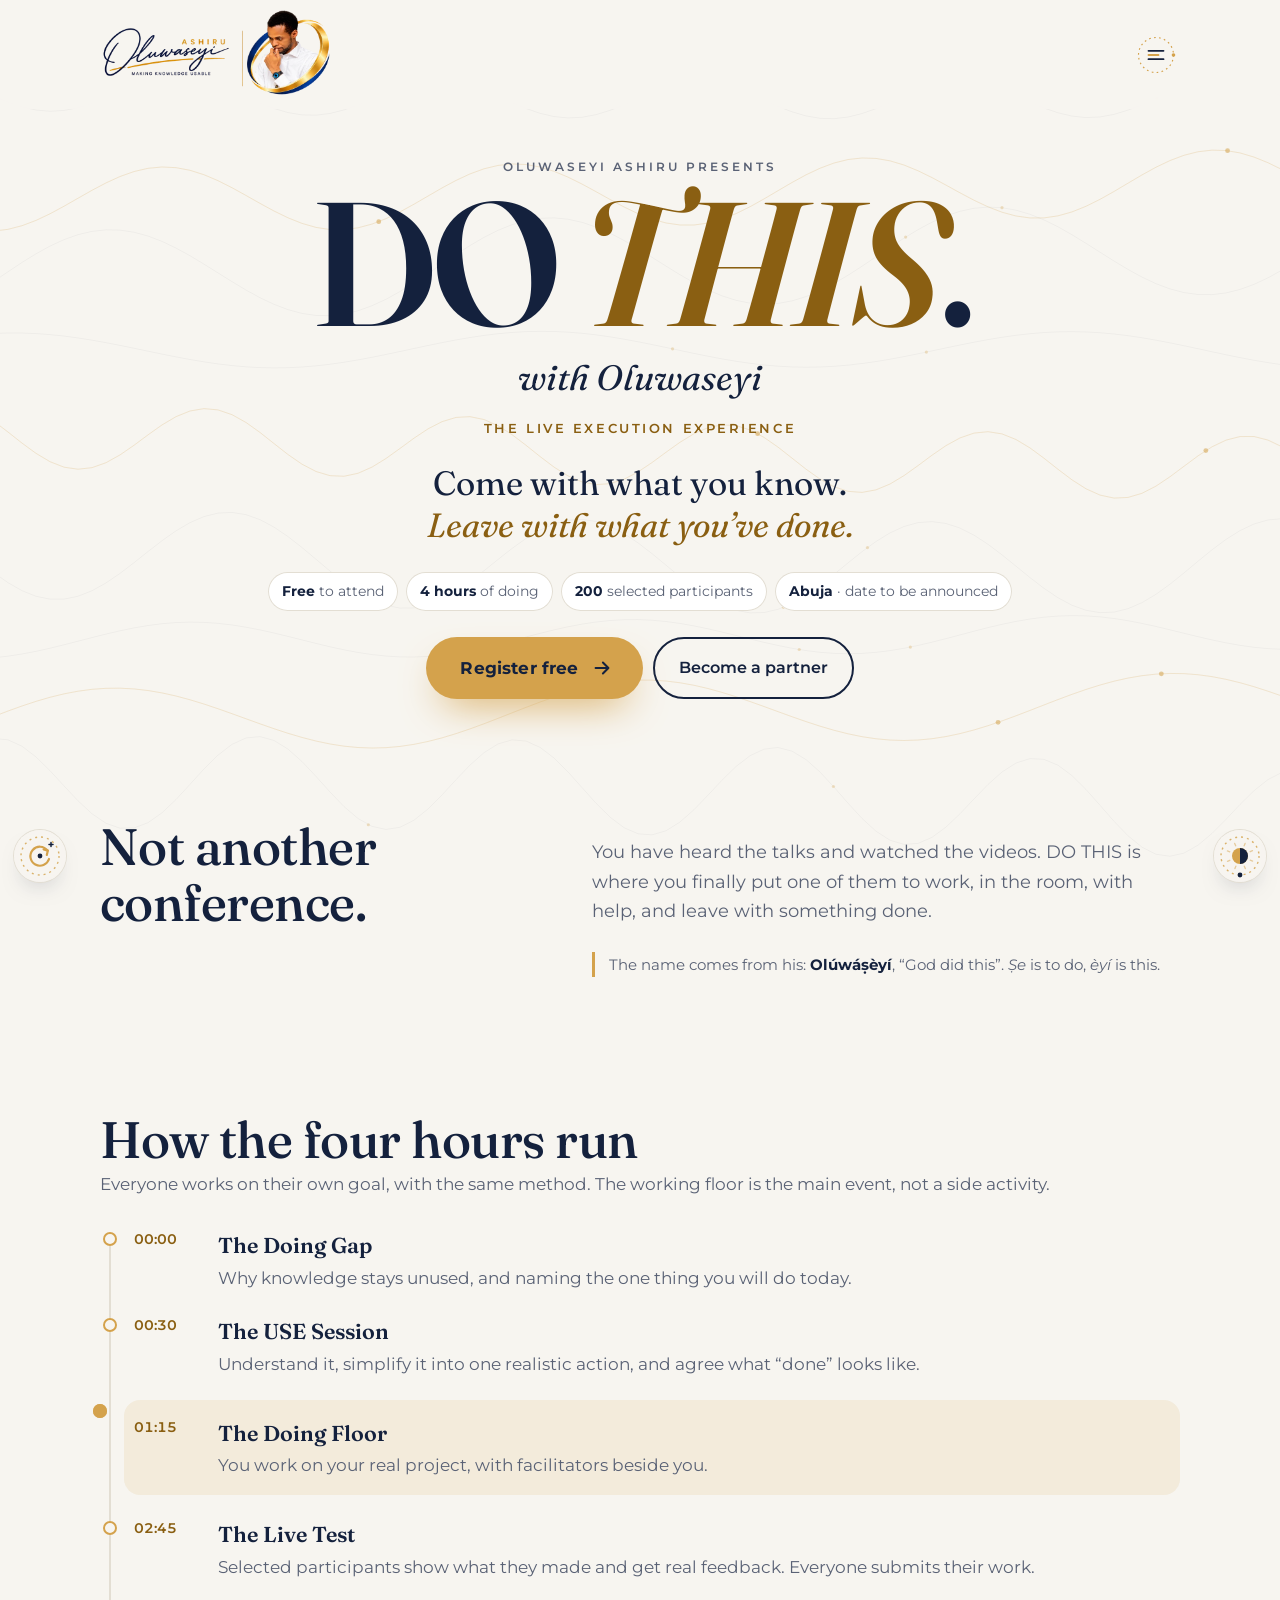
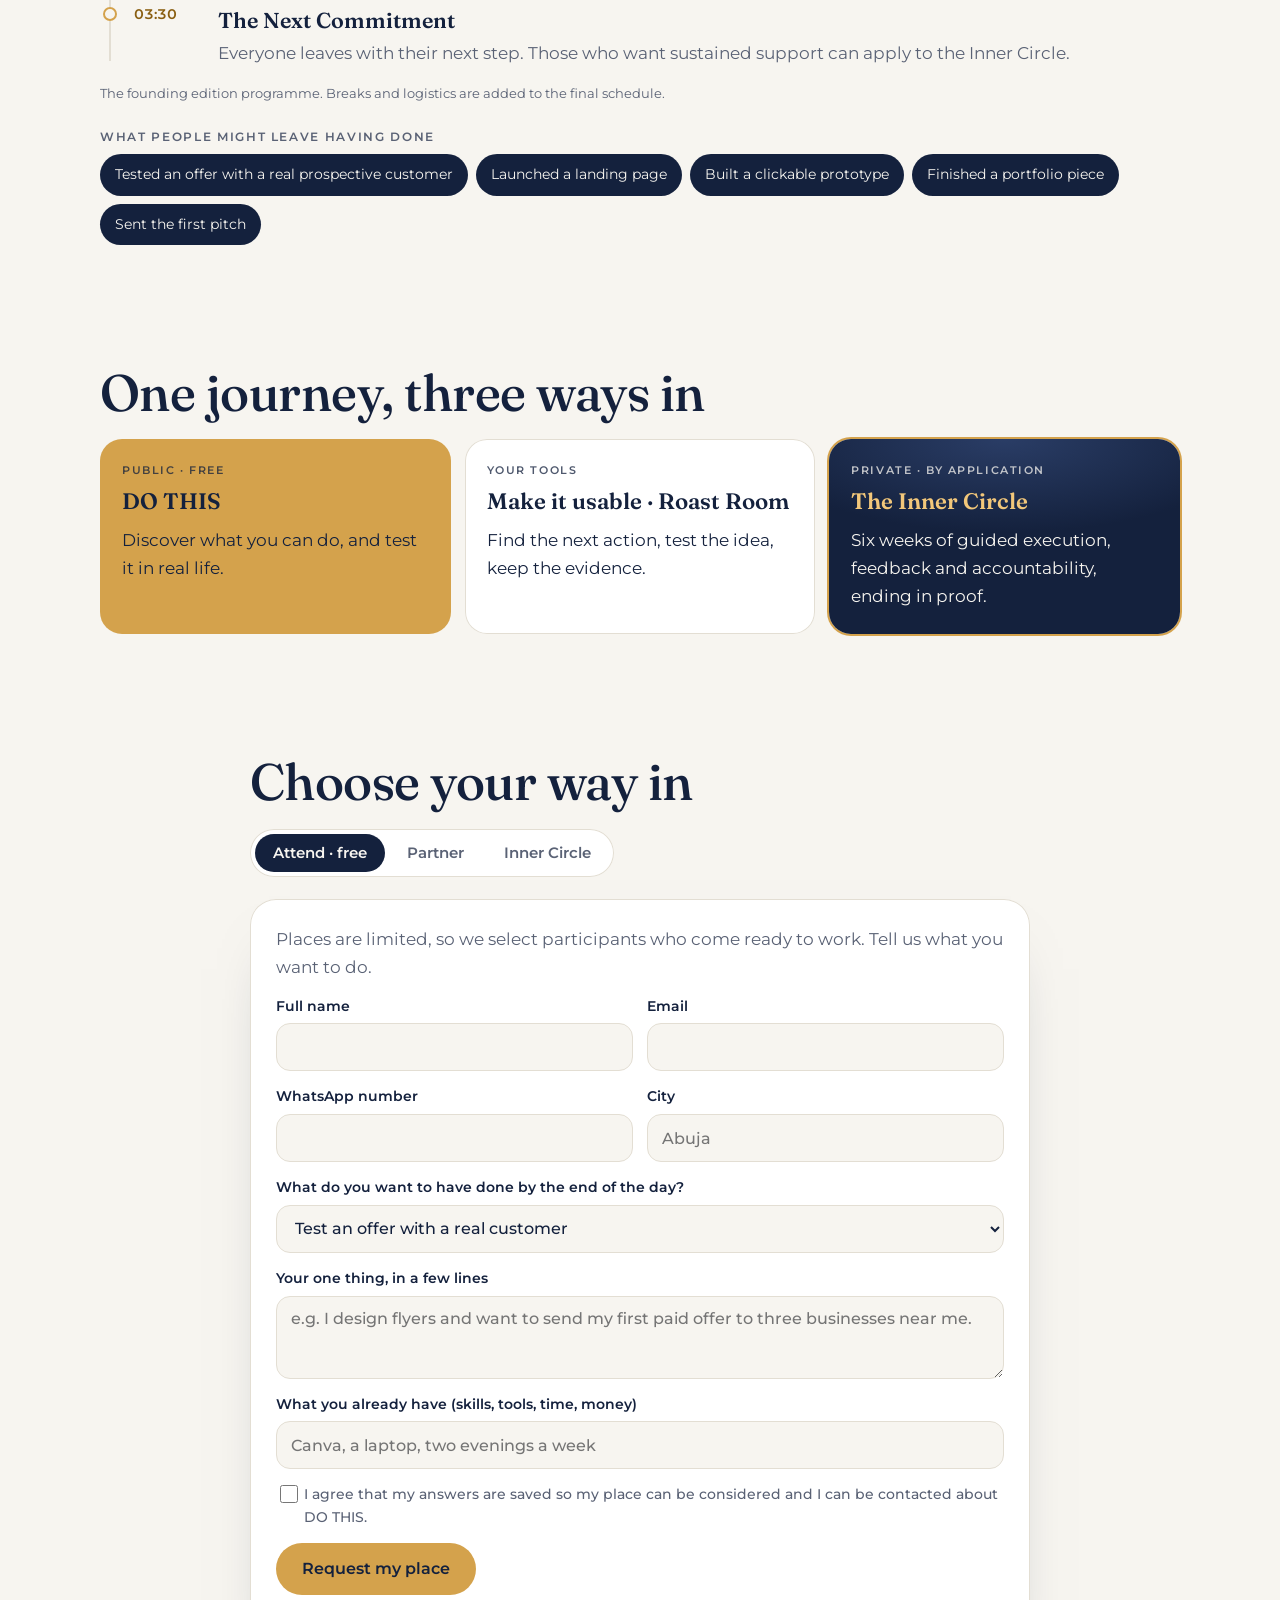
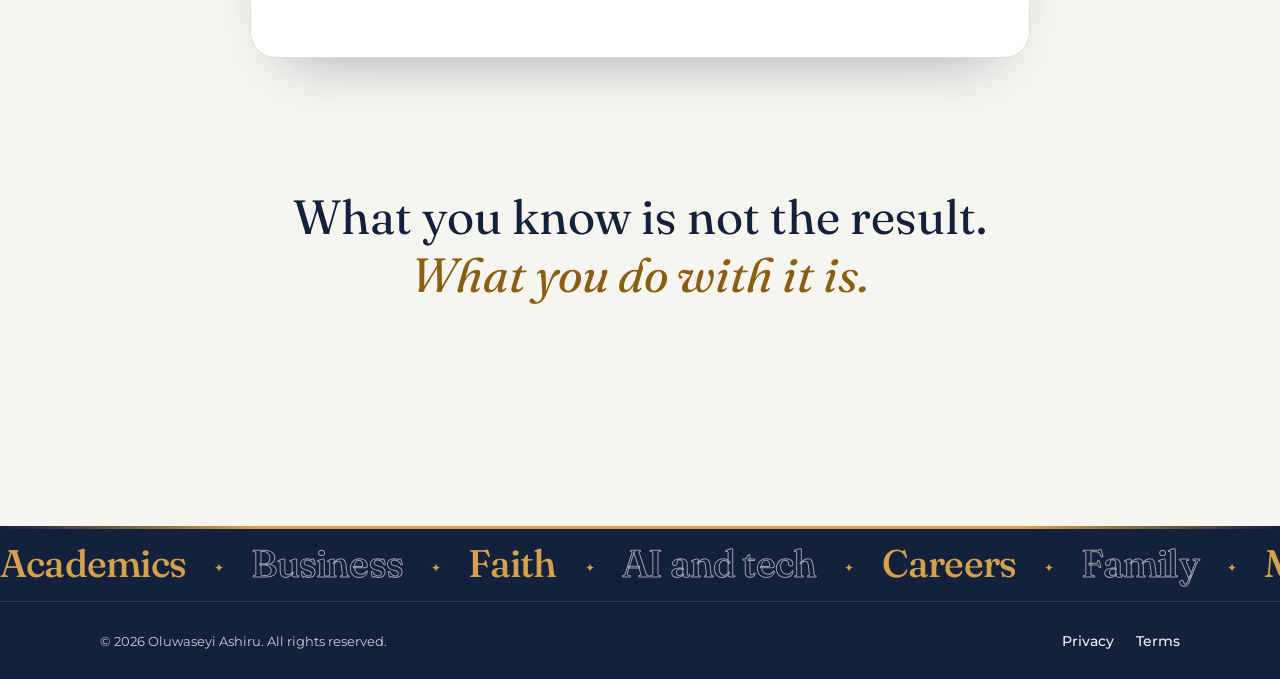
==== dothis/index.html @ 55fc13c0 "Serve DO THIS from dothis/index.html so /dothis works on GitHub Pages The site has .nojekyll, so Pag" ====
<!doctype html>
<html lang="en">
<head>
<meta charset="utf-8">
<!-- Google Tag Manager -->
<script>(function(w,d,s,l,i){w[l]=w[l]||[];w[l].push({'gtm.start':new Date().getTime(),event:'gtm.js'});var f=d.getElementsByTagName(s)[0],j=d.createElement(s),dl=l!='dataLayer'?'&l='+l:'';j.async=true;j.src='https://www.googletagmanager.com/gtm.js?id='+i+dl;f.parentNode.insertBefore(j,f);})(window,document,'script','dataLayer','GTM-KQGC68Z4');
window.gtag=window.gtag||function(){dataLayer.push(arguments);};</script>
<!-- End Google Tag Manager -->
<!-- Meta Pixel -->
<script>!function(f,b,e,v,n,t,s){if(f.fbq)return;n=f.fbq=function(){n.callMethod?n.callMethod.apply(n,arguments):n.queue.push(arguments)};if(!f._fbq)f._fbq=n;n.push=n;n.loaded=!0;n.version='2.0';n.queue=[];t=b.createElement(e);t.async=!0;t.src=v;s=b.getElementsByTagName(e)[0];s.parentNode.insertBefore(t,s)}(window,document,'script','https://connect.facebook.net/en_US/fbevents.js');
fbq('init','1614499843810747');fbq('track','PageView');</script>
<!-- End Meta Pixel -->
<meta name="viewport" content="width=device-width, initial-scale=1, viewport-fit=cover">
<title>DO THIS with Oluwaseyi</title>
<meta name="claude:viewport-fit-sides" content="cover">
<meta name="description" content="DO THIS with Oluwaseyi: the Live Execution Experience. Come with what you know. Leave with what you’ve done. Free, sponsor-powered.">
<link rel="canonical" href="https://oluwaseyiashiru.com/dothis/">
<meta name="robots" content="index, follow, max-image-preview:large">
<meta name="author" content="Oluwaseyi Ashiru">
<meta property="og:type" content="article">
<meta property="og:site_name" content="Oluwaseyi Ashiru">
<meta property="og:locale" content="en_GB">
<meta property="og:url" content="https://oluwaseyiashiru.com/dothis/">
<meta property="og:title" content="DO THIS with Oluwaseyi — Live Execution Experience">
<meta property="og:description" content="DO THIS with Oluwaseyi: the Live Execution Experience. Come with what you know. Leave with what you’ve done. Free, sponsor-powered.">
<meta property="og:image" content="https://oluwaseyiashiru.com/assets/img/og-image.jpg">
<meta property="og:image:width" content="1200">
<meta property="og:image:height" content="630">
<meta property="og:image:alt" content="Oluwaseyi Ashiru — Making Knowledge Usable">
<meta name="twitter:card" content="summary_large_image">
<meta name="twitter:title" content="DO THIS with Oluwaseyi — Live Execution Experience">
<meta name="twitter:description" content="DO THIS with Oluwaseyi: the Live Execution Experience. Come with what you know. Leave with what you’ve done. Free, sponsor-powered.">
<meta name="twitter:image" content="https://oluwaseyiashiru.com/assets/img/og-image.jpg">
<meta name="theme-color" content="#14213D">
<meta name="apple-mobile-web-app-capable" content="yes">
<meta name="mobile-web-app-capable" content="yes">
<meta name="apple-mobile-web-app-title" content="Oluwaseyi Ashiru">
<link rel="icon" type="image/png" sizes="32x32" href="/assets/img/favicon-32.png?v=2">
<link rel="manifest" href="/app-start.webmanifest?v=2">
<link rel="apple-touch-icon" href="/assets/img/apple-touch-icon.png?v=3">
<script>(function(){var d=document.documentElement,m;try{m=localStorage.getItem('oa-theme');}catch(e){}if(m!=='dark'&&m!=='light'){d.classList.add('is-auto');m=matchMedia('(prefers-color-scheme: dark)').matches?'dark':'light';}d.setAttribute('data-theme',m);if(m==='dark')d.classList.add('is-dark');})();</script>
<link rel="preconnect" href="https://fonts.googleapis.com">
<link rel="preconnect" href="https://fonts.gstatic.com" crossorigin>
<link href="https://fonts.googleapis.com/css2?family=Fraunces:opsz,wght@9..144,400;9..144,500;9..144,600&family=Montserrat:wght@400;500;600&display=swap" rel="stylesheet">
<link rel="stylesheet" href="/assets/css/site.css?v=20261031a">
<link rel="stylesheet" href="/assets/css/commit2.css?v=20261031a">
<link rel="stylesheet" href="/assets/css/speak.css?v=20261031a">
<link rel="stylesheet" href="/assets/css/dothis.css?v=20261031a">
</head>
<body class="inner">
<!-- Google Tag Manager (noscript) -->
<noscript><iframe src="https://www.googletagmanager.com/ns.html?id=GTM-KQGC68Z4" height="0" width="0" style="display:none;visibility:hidden"></iframe></noscript>
<!-- End Google Tag Manager (noscript) -->
<noscript><img height="1" width="1" style="display:none" alt="" src="https://www.facebook.com/tr?id=1614499843810747&amp;ev=PageView&amp;noscript=1"></noscript>
<canvas class="threads" aria-hidden="true"></canvas>

<header class="top">
  <div class="wrap top-row">
    <a class="home-link" href="/" aria-label="Oluwaseyi Ashiru, home"><img class="logo-day" src="/assets/img/logo-photo-full.webp" width="720" height="280" alt="Oluwaseyi Ashiru — Making Knowledge Usable"><img class="logo-night" src="/assets/img/logo-night-full.webp?v=2" width="720" height="253" alt="Oluwaseyi Ashiru — Making Knowledge Usable"></a>
    <div class="top-right">
    <button class="nav-orb" type="button" aria-expanded="false" aria-controls="site-nav" aria-label="Open navigation"><svg viewBox="0 0 48 48" aria-hidden="true"><circle class="o-ring" cx="24" cy="24" r="21"/><circle class="o-moon" cx="45" cy="24" r="2.2"/><path class="o-l1" d="M15 19h18"/><path class="o-l2" d="M15 24h12"/><path class="o-l3" d="M15 29h18"/></svg></button>
    <nav aria-label="Main" id="site-nav" class="nav-sheet">
      <ol class="ns-list">
        <li><a href="/"><span class="ns-n">01</span><span class="ns-t">Home</span><span class="ns-d">Where the knowledge runs</span></a></li>
        <li class="ns-g"><button type="button" class="ns-gb" aria-expanded="false"><span class="ns-n">02</span><span class="ns-t">Make it usable</span><span class="ns-d">Your free first step, and the next level</span><span class="ns-chev" aria-hidden="true"></span></button>
          <ul class="ns-sub"><li><a href="/start.html"><span class="ns-st">Start</span><span class="ns-sd">Find your one thing, free</span></a></li><li><a href="/commit.html"><span class="ns-st">Next level</span><span class="ns-sd">The $1 commitment, Deeper Systems, Inner Circle</span></a></li></ul></li>
        <li><a href="/roast.html"><span class="ns-n">03</span><span class="ns-t">Roast Room</span><span class="ns-d">Get your business idea roasted</span></a></li>
        <li><a href="/dothis/" aria-current="page"><span class="ns-n">04</span><span class="ns-t">DO THIS</span><span class="ns-d">The live execution experience · free</span></a></li>
        <li class="ns-g open"><button type="button" class="ns-gb" aria-expanded="true"><span class="ns-n">05</span><span class="ns-t">Meet Oluwaseyi</span><span class="ns-d">Speaking, his story, and how to reach him</span><span class="ns-chev" aria-hidden="true"></span></button>
          <ul class="ns-sub"><li><a href="/speak.html"><span class="ns-st">Speaking</span><span class="ns-sd">Book Oluwaseyi for your event</span></a></li><li><a href="/about.html"><span class="ns-st">About and contact</span><span class="ns-sd">His story, the USE method, talk to him</span></a></li></ul></li>
      </ol>
      <p class="ns-quote">“What you put to work, works for you.” <span>— Oluwaseyi Ashiru</span></p>
    </nav>
    </div>
  </div>
</header>

<main class="inner-main">
  <section class="dt-hero">
    <div class="wrap">
      <p class="dt-presents">Oluwaseyi Ashiru presents</p>
      <h1 class="dt-mark"><span class="dt-do">DO</span> <span class="dt-this">THIS<span class="dt-dot">.</span></span></h1>
      <p class="dt-with">with Oluwaseyi</p>
      <p class="dt-cat">The Live Execution Experience</p>
      <p class="dt-promise">Come with what you know. <em>Leave with what you’ve done.</em></p>
      <div class="dt-facts" aria-label="Founding edition">
        <span><b>Free</b> to attend</span><span><b>4 hours</b> of doing</span><span><b>200</b> selected participants</span><span><b>Abuja</b> · date to be announced</span>
      </div>
      <div class="sp-actions"><a class="btn-alive" href="#join" data-tab="attend"><span class="ba-shine" aria-hidden="true"></span><span class="ba-text">Register free</span><svg class="ba-arrow" viewBox="0 0 24 24" aria-hidden="true"><path d="M5 12h13M13 6l6 6-6 6"/></svg></a><a class="btn btn-line" href="#join" data-tab="partner">Become a partner</a></div>
    </div>
  </section>

  <section class="dt-why">
    <div class="wrap dt-why-grid">
      <h2>Not another conference.</h2>
      <div>
        <p class="sp-lede">You have heard the talks and watched the videos. DO THIS is where you finally put one of them to work, in the room, with help, and leave with something done.</p>
        <p class="dt-name">The name comes from his: <b>Olúwáṣèyí</b>, “God did this”. <em>Ṣe</em> is to do, <em>èyí</em> is this.</p>
      </div>
    </div>
  </section>

  <section class="dt-flow" aria-labelledby="flow-title">
    <div class="wrap">
      <h2 id="flow-title">How the four hours run</h2>
      <p class="sp-hint">Everyone works on their own goal, with the same method. The working floor is the main event, not a side activity.</p>
      <ol class="dt-steps" id="dt-steps">
        <li><span class="dt-t">00:00</span><b>The Doing Gap</b><span>Why knowledge stays unused, and naming the one thing you will do today.</span></li>
        <li><span class="dt-t">00:30</span><b>The USE Session</b><span>Understand it, simplify it into one realistic action, and agree what “done” looks like.</span></li>
        <li class="dt-main"><span class="dt-t">01:15</span><b>The Doing Floor</b><span>You work on your real project, with facilitators beside you.</span></li>
        <li><span class="dt-t">02:45</span><b>The Live Test</b><span>Selected participants show what they made and get real feedback. Everyone submits their work.</span></li>
        <li><span class="dt-t">03:30</span><b>The Next Commitment</b><span>Everyone leaves with their next step. Those who want sustained support can apply to the Inner Circle.</span></li>
      </ol>
      <p class="dt-note">The founding edition programme. Breaks and logistics are added to the final schedule.</p>
      <div class="dt-examples">
        <p class="dt-ex-k">What people might leave having done</p>
        <ul><li>Tested an offer with a real prospective customer</li><li>Launched a landing page</li><li>Built a clickable prototype</li><li>Finished a portfolio piece</li><li>Sent the first pitch</li></ul>
      </div>
    </div>
  </section>

  <section class="dt-path" aria-labelledby="path-title">
    <div class="wrap">
      <h2 id="path-title">One journey, three ways in</h2>
      <ol class="dt-journey">
        <li><p class="dt-j-k">Public · free</p><b>DO THIS</b><span>Discover what you can do, and test it in real life.</span></li>
        <li><p class="dt-j-k">Your tools</p><b>Make it usable · Roast Room</b><span>Find the next action, test the idea, keep the evidence.</span></li>
        <li><p class="dt-j-k">Private · by application</p><b>The Inner Circle</b><span>Six weeks of guided execution, feedback and accountability, ending in proof.</span></li>
      </ol>
    </div>
  </section>

  <section class="dt-join" id="join" aria-labelledby="join-title">
    <div class="wrap">
      <h2 id="join-title">Choose your way in</h2>
      <div class="dt-tabs" role="tablist">
        <button role="tab" type="button" class="on" data-pane="attend" aria-selected="true">Attend · free</button>
        <button role="tab" type="button" data-pane="partner" aria-selected="false">Partner</button>
        <button role="tab" type="button" data-pane="circle" aria-selected="false">Inner Circle</button>
      </div>

      <form class="dt-form" id="f-attend" data-type="attend" novalidate>
        <p class="dt-lead">Places are limited, so we select participants who come ready to work. Tell us what you want to do.</p>
        <div class="sp-row"><label>Full name<input name="name" required autocomplete="name"></label><label>Email<input name="email" type="email" required autocomplete="email"></label></div>
        <div class="sp-row"><label>WhatsApp number<input name="phone" type="tel" autocomplete="tel"></label><label>City<input name="city" placeholder="Abuja"></label></div>
        <label>What do you want to have done by the end of the day?<select name="goal"><option>Test an offer with a real customer</option><option>Launch a page or a service</option><option>Build a prototype</option><option>Finish a portfolio piece</option><option>Something else</option></select></label>
        <label>Your one thing, in a few lines<textarea name="thing" rows="3" placeholder="e.g. I design flyers and want to send my first paid offer to three businesses near me."></textarea></label>
        <label>What you already have (skills, tools, time, money)<input name="have" placeholder="Canva, a laptop, two evenings a week"></label>
        <label class="dt-consent"><input type="checkbox" name="consent"> <span>I agree that my answers are saved so my place can be considered and I can be contacted about DO THIS.</span></label>
        <input class="hp" name="website" tabindex="-1" autocomplete="off" aria-hidden="true">
        <button class="btn btn-gold" type="submit">Request my place</button>
        <p class="sp-msg" role="status"></p>
      </form>

      <form class="dt-form" id="f-partner" data-type="partner" novalidate hidden>
        <p class="dt-lead">We are not asking you to sponsor another motivational conference. We are inviting you to support a programme where people take practical action and produce work you can see.</p>
        <ul class="dt-tiers">
          <li><b>Presenting Partner</b><span>Supports the whole event, named with it.</span></li>
          <li><b>Execution Partner</b><span>Funds one working area, such as a prototype station or an offer-testing clinic.</span></li>
          <li><b>Support Partner</b><span>Provides venue, connectivity, refreshments, equipment or services.</span></li>
        </ul>
        <p class="dt-small">Partners receive agreed visibility, a chance to demonstrate, and an impact report. Attendee contacts are shared only with each attendee’s consent.</p>
        <div class="sp-row"><label>Your name<input name="name" required autocomplete="name"></label><label>Organisation<input name="org" required></label></div>
        <div class="sp-row"><label>Email<input name="email" type="email" required autocomplete="email"></label><label>Phone<input name="phone" type="tel" autocomplete="tel"></label></div>
        <label>Partnership interest<select name="tier"><option>Presenting Partner</option><option>Execution Partner</option><option>Support Partner (in kind)</option><option>Not sure yet</option></select></label>
        <label>What would you like to support, or offer?<textarea name="note" rows="3"></textarea></label>
        <input class="hp" name="website" tabindex="-1" autocomplete="off" aria-hidden="true">
        <button class="btn btn-gold" type="submit">Start the conversation</button>
        <p class="sp-msg" role="status"></p>
      </form>

      <form class="dt-form" id="f-circle" data-type="circle" novalidate hidden>
        <p class="dt-lead">A six-week execution cycle for 12 to 15 selected members. You commit to one result, get a deliverable, a check-in and feedback every week, and finish by showing what you actually did.</p>
        <div class="sp-row"><label>Full name<input name="name" required autocomplete="name"></label><label>Email<input name="email" type="email" required autocomplete="email"></label></div>
        <div class="sp-row"><label>WhatsApp number<input name="phone" type="tel" autocomplete="tel"></label><label>Hours you can give each week<select name="hours"><option>2 to 4</option><option>5 to 8</option><option>More than 8</option></select></label></div>
        <label>The one result you will commit to in six weeks<textarea name="result" rows="3" placeholder="e.g. Get my first three paying clients for my bookkeeping service."></textarea></label>
        <label>What has stopped you so far?<input name="block" placeholder="Not knowing where to start, time, confidence…"></label>
        <label>A link to your work, if any (optional)<input name="link" type="url" placeholder="https://"></label>
        <label class="dt-consent"><input type="checkbox" name="consent"> <span>I agree that my answers are saved so my application can be reviewed and I can be contacted.</span></label>
        <input class="hp" name="website" tabindex="-1" autocomplete="off" aria-hidden="true">
        <button class="btn btn-gold" type="submit">Apply for the founding cohort</button>
        <p class="sp-msg" role="status"></p>
      </form>
    </div>
  </section>

  <section class="dt-close">
    <div class="wrap">
      <p class="dt-phil">What you know is not the result.<br><em>What you do with it is.</em></p>
    </div>
  </section>
</main>

<footer class="foot" aria-label="Site footer">
  <div class="marquee m-big" aria-hidden="true"><div class="m-track"><span>Academics</span><span>Business</span><span>Faith</span><span>AI and tech</span><span>Careers</span><span>Family</span><span>Money</span><span>Health</span><span>Creative work</span><span>Skills and trades</span><span>Leadership</span><span>Academics</span><span>Business</span><span>Faith</span><span>AI and tech</span><span>Careers</span><span>Family</span><span>Money</span><span>Health</span><span>Creative work</span><span>Skills and trades</span><span>Leadership</span></div></div>
  <div class="wrap foot-row">
    <p class="foot-small">© <span id="year">2026</span> Oluwaseyi Ashiru. All rights reserved.</p>
    <nav class="foot-links" aria-label="Legal"><a href="/privacy.html">Privacy</a><a href="/terms.html">Terms</a></nav>
  </div>
</footer>

<script src="/assets/js/config.js?v=20261031a"></script>
<script src="/assets/js/track.js?v=20261101b"></script>
<script src="/assets/js/core.js?v=20261031a"></script>
<script src="/assets/js/dothis.js?v=20261101a"></script>
</body>
</html>
---- assets/css/site.css ----
/* Layout: one living stage per page — the orbiting portrait at the centre, knowledge in motion around it, content in a calm column */
:root {
  --bg: #F7F5F0;
  --surface: #FFFFFF;
  --ink: #14213D;
  --muted: #5A6275;
  --gold: #D4A24C;
  --gold-ink: #8A5F12;
  --rule: #E3DED3;
  --frag-bg: rgba(255, 255, 255, .82);
  --halo: rgba(247, 245, 240, 0);
  --night: #14213D;
  --on-night: #F7F5F0;
  --thread: rgba(212, 162, 76, .24);
  --thread-ink: rgba(20, 33, 61, .055);
  --display: "Fraunces", Georgia, "Times New Roman", serif;
  --body: "Montserrat", Arial, Helvetica, sans-serif;
  --ease: cubic-bezier(.2, .7, .2, 1);
  color-scheme: light;
}
@media (prefers-color-scheme: dark) {
  :root:not([data-theme="light"]) {
    --bg: #0F203F; --surface: #172A4D; --ink: #F7F5F0; --muted: #B4BBCB; --gold: #D4A24C; --gold-ink: #E2B866;
    --rule: rgba(247, 245, 240, .14); --frag-bg: rgba(20, 33, 61, .78); --halo: transparent;
    --night: #F7F5F0; --on-night: #14213D; --thread: rgba(212, 162, 76, .22); --thread-ink: rgba(247, 245, 240, .05); color-scheme: dark;
  }
}
:root[data-theme="dark"] {
  --bg: #0F203F; --surface: #172A4D; --ink: #F7F5F0; --muted: #B4BBCB; --gold: #D4A24C; --gold-ink: #E2B866;
  --rule: rgba(247, 245, 240, .14); --frag-bg: rgba(20, 33, 61, .78); --halo: transparent;
  --night: #F7F5F0; --on-night: #14213D; --thread: rgba(212, 162, 76, .22); --thread-ink: rgba(247, 245, 240, .05); color-scheme: dark;
}

*, *::before, *::after { box-sizing: border-box; }
html { -webkit-text-size-adjust: 100%; }
body {
  margin: 0; background: var(--bg); color: var(--ink);
  font-family: var(--body); font-size: 1.0625rem; line-height: 1.65;
  -webkit-font-smoothing: antialiased;
  transition: background-color .6s var(--ease), color .6s var(--ease);
}
img { max-width: 100%; height: auto; display: block; }
[hidden] { display: none !important; }
a { color: inherit; text-decoration-color: var(--gold); text-decoration-thickness: 2px; text-underline-offset: 3px; }
:focus-visible { outline: 3px solid var(--gold); outline-offset: 3px; border-radius: 6px; }
h1, h2, h3 { font-family: var(--display); font-weight: 500; line-height: 1.1; margin: 0; text-wrap: balance; letter-spacing: -0.01em; }
p { margin: 0 0 1em; }
.visually-hidden { position: absolute !important; width: 1px; height: 1px; overflow: hidden; clip: rect(0 0 0 0); white-space: nowrap; }
.wrap { width: 100%; max-width: 1120px; margin: 0 auto; padding-left: max(20px, env(safe-area-inset-left, 0px)); padding-right: max(20px, env(safe-area-inset-right, 0px)); }

/* ---------- Day / night: the orbit toggle ---------- */
.orbit-toggle {
  width: 48px; height: 48px; padding: 0; border: 0; border-radius: 50%; background: transparent; cursor: pointer; color: var(--gold);
  display: grid; place-items: center; position: relative;
}
.orbit-toggle svg { width: 44px; height: 44px; overflow: visible; }
.orbit-toggle .ring { fill: none; stroke: currentColor; stroke-width: 1.4; opacity: .8; }
.orbit-toggle .sun { fill: var(--gold); transition: r .5s var(--ease); }
.orbit-toggle .bite { fill: var(--bg); transform: translate(14px, -10px); transition: transform .6s var(--ease), fill .6s var(--ease); }
.orbit-toggle .rays { stroke: var(--gold); stroke-width: 1.6; stroke-linecap: round; transform-origin: 22px 22px; transition: opacity .4s, transform .6s var(--ease); }
.orbit-toggle .moonlet { fill: var(--ink); transform-origin: 22px 22px; transition: transform .8s var(--ease); }
.orbit-toggle:hover .ring { opacity: 1; }
html.is-dark .orbit-toggle .bite { transform: translate(4px, -3px); }
html.is-dark .orbit-toggle .rays { opacity: 0; transform: rotate(45deg) scale(.6); }
html.is-dark .orbit-toggle .moonlet { transform: rotate(180deg); }
.orbit-toggle .auto-half { fill: var(--ink); opacity: 0; transition: opacity .5s; }
html.is-auto .orbit-toggle .bite { transform: translate(14px, -10px); }
html.is-auto .orbit-toggle .rays { opacity: .5; transform: rotate(22deg) scale(.85); }
html.is-auto .orbit-toggle .auto-half { opacity: 1; }
html.is-auto .orbit-toggle .moonlet { transform: rotate(90deg); }
.orbit-toggle.flash svg { animation: tspin .7s var(--ease); }
@keyframes tspin { from { transform: rotate(-120deg) scale(.8); } to { transform: none; } }
.toggle-label {
  position: absolute; top: calc(100% + 8px); right: 0; z-index: 40; white-space: nowrap;
  font-size: .76rem; font-weight: 500; color: var(--ink); background: var(--surface); padding: 6px 10px; border-radius: 10px;
  box-shadow: 0 0 0 1px var(--rule), 0 10px 24px -14px rgba(20, 33, 61, .5);
  opacity: 0; transform: translateY(-4px); transition: opacity .2s, transform .2s; pointer-events: none;
}
.orbit-toggle.tip .toggle-label, .fresh-btn.tip .toggle-label { opacity: 1; transform: none; }

/* ---------- Floating tools: clear cache (left) and day / night / auto (right), always just above the footer ---------- */
.float-tools { position: fixed; left: 0; right: 0; bottom: 18px; z-index: 30; display: flex; justify-content: space-between; align-items: center;
  padding: 0 max(14px, env(safe-area-inset-right, 0px)) 0 max(14px, env(safe-area-inset-left, 0px)); pointer-events: none; }
.float-tools > * { pointer-events: auto; }
.float-tools .orbit-toggle, .fresh-btn { width: 52px; height: 52px; border-radius: 50%; background: color-mix(in srgb, var(--bg) 82%, transparent);
  -webkit-backdrop-filter: blur(6px); backdrop-filter: blur(6px); box-shadow: 0 0 0 1px var(--rule), 0 12px 26px -16px rgba(20, 33, 61, .55); }
.float-tools .toggle-label { top: auto; bottom: calc(100% + 10px); transform: translateY(4px); }
.float-tools .orbit-toggle .toggle-label { right: 0; }
.fresh-btn { padding: 0; border: 0; cursor: pointer; color: var(--gold); display: grid; place-items: center; position: relative; }
.fresh-btn .toggle-label { left: 0; right: auto; }
.fresh-btn svg { width: 44px; height: 44px; overflow: visible; }
.fresh-btn .ring { fill: none; stroke: currentColor; stroke-width: 1.4; opacity: .8; transform-origin: 22px 22px; }
.fresh-btn .sweep, .fresh-btn .tip { fill: none; stroke: var(--gold); stroke-width: 2.2; stroke-linecap: round; stroke-linejoin: round; transform-origin: 22px 22px; transition: transform .6s var(--ease); }
.fresh-btn .spark { stroke: var(--ink); stroke-width: 1.5; stroke-linecap: round; transform-origin: 33px 10.5px; transition: transform .5s var(--ease); }
.fresh-btn .dot { fill: var(--ink); }
.fresh-btn:hover .sweep, .fresh-btn:hover .tip { transform: rotate(-40deg); }
.fresh-btn:hover .spark { transform: rotate(45deg) scale(1.2); }
.fresh-btn.working .sweep, .fresh-btn.working .tip { animation: fresh-spin .65s linear infinite; }
.fresh-btn.working .ring { animation: ringspin 3s linear infinite; }
@keyframes fresh-spin { to { transform: rotate(-360deg); } }
@keyframes ringspin { to { transform: rotate(360deg); } }
.fresh-toast { position: fixed; left: 50%; top: 18px; z-index: 60; transform: translateX(-50%); margin: 0; padding: 10px 16px; border-radius: 12px;
  background: var(--ink); color: var(--bg); font-size: .86rem; font-weight: 500; box-shadow: 0 14px 30px -16px rgba(0,0,0,.6); transition: opacity .5s, transform .5s; }
.fresh-toast.out { opacity: 0; transform: translate(-50%, -10px); }
@media (max-width: 640px) { .float-tools .orbit-toggle, .fresh-btn { width: 46px; height: 46px; } .fresh-btn svg, .float-tools .orbit-toggle svg { width: 38px; height: 38px; } }

/* ---------- Inner pages: threads of order ---------- */
.threads { position: fixed; inset: 0; z-index: 0; pointer-events: none; width: 100%; height: 100%; }
.frag {
  position: absolute; left: 0; top: 0; white-space: nowrap; pointer-events: auto;
  display: inline-flex; align-items: baseline; gap: 8px;
  font-size: .84rem; color: var(--ink); padding: 6px 12px;
  border: 1px solid var(--rule); border-radius: 999px; background: var(--frag-bg);
  will-change: transform, opacity; user-select: none; -webkit-user-select: none; cursor: default;
  transition: background-color .6s, border-color .6s, color .6s;
}
.frag .tag { font-size: .66rem; font-weight: 600; letter-spacing: .12em; text-transform: uppercase; color: var(--gold-ink); }
body.inner { overflow-x: clip; }

/* ---------- Inner page chrome ---------- */
body.inner::before { content: ""; position: fixed; inset: 0 0 auto; height: env(safe-area-inset-top, 0px); z-index: 30; background: var(--bg); }
.top {
  position: sticky; top: env(safe-area-inset-top, 0px); z-index: 20;
  background: color-mix(in srgb, var(--bg) 86%, transparent); backdrop-filter: blur(10px); -webkit-backdrop-filter: blur(10px);
}
.top-row { display: flex; align-items: center; justify-content: space-between; gap: 12px; min-height: 104px; padding-block: 10px; }
.home-link { display: flex; align-items: center; text-decoration: none; }
.home-link img { width: clamp(180px, 19vw, 230px); height: auto; }
.home-link .logo-night { display: none; }
html.is-dark .home-link .logo-day { display: none; }
html.is-dark .home-link .logo-night { display: block; }
.top-right { display: flex; align-items: center; gap: 6px; }
/* Navigation: an orbit button that opens a full-screen sheet with a circular reveal */
.nav-orb { position: relative; z-index: 60; width: 48px; height: 48px; padding: 0; border: 0; border-radius: 50%; background: transparent; color: var(--ink); cursor: pointer; display: grid; place-items: center; }
.nav-orb svg { width: 40px; height: 40px; overflow: visible; }
@media (max-width: 760px) { .nav-orb svg { width: 46px; height: 46px; } }
.nav-orb .o-ring { fill: none; stroke: var(--gold); stroke-width: 1.4; stroke-dasharray: 2 4; transform-origin: 24px 24px; animation: ringspin 22s linear infinite; }
.nav-orb .o-moon { fill: var(--gold); transform-origin: 24px 24px; animation: ringspin 7s linear infinite; }
.nav-orb path { stroke: currentColor; stroke-width: 2.2; stroke-linecap: round; transform-origin: 24px 24px; transition: transform .45s var(--ease), opacity .3s, d .45s var(--ease); }
.nav-orb .o-l2 { stroke: var(--gold); }
.nav-orb:hover .o-l2 { transform: translateX(6px); }
.nav-orb:hover .o-l1 { transform: translateX(-2px); }
.nav-orb[aria-expanded="true"] { color: var(--ink); }
.nav-orb[aria-expanded="true"] .o-l1 { transform: translateY(5px) rotate(45deg); }
.nav-orb[aria-expanded="true"] .o-l3 { transform: translateY(-5px) rotate(-45deg); }
.nav-orb[aria-expanded="true"] .o-l2 { opacity: 0; transform: translateX(10px); }
.nav-sheet { position: fixed; inset: 0; z-index: 50; display: flex; flex-direction: column; justify-content: center; gap: 28px;
  padding: 130px max(24px, 7vw) 50px; background: var(--bg); color: var(--ink); overflow-y: auto;
  clip-path: circle(0 at var(--ox, calc(100% - 50px)) var(--oy, 50px)); visibility: hidden; transition: clip-path .7s cubic-bezier(.7, 0, .2, 1), visibility 0s .7s; }

.nav-sheet.open { clip-path: circle(150vmax at var(--ox, calc(100% - 50px)) var(--oy, 50px)); visibility: visible; transition: clip-path .75s cubic-bezier(.7, 0, .2, 1), visibility 0s; }
.nav-sheet::before { content: ""; position: absolute; inset: 0; pointer-events: none; opacity: .5;
  background: radial-gradient(60vmax 60vmax at 85% 10%, rgba(212, 162, 76, .14), transparent 60%), radial-gradient(50vmax 50vmax at 0% 100%, rgba(90, 98, 117, .16), transparent 60%); }
.ns-list { position: relative; list-style: none; margin: 0 auto; padding: 0; display: grid; gap: 0; width: 100%; max-width: 760px; }
.ns-quote { margin-inline: auto !important; width: 100%; max-width: 760px; }
.ns-list a { display: grid; grid-template-columns: 3.2rem 1fr; grid-template-rows: auto auto; column-gap: 8px; align-items: baseline; padding: 11px 0; text-decoration: none; color: var(--ink);
  border-bottom: 1px solid var(--rule); opacity: 0; transform: translateY(30px); transition: opacity .5s, transform .6s var(--ease), color .3s; }
.nav-sheet.open .ns-list a { opacity: 1; transform: none; }
.nav-sheet.open li:nth-child(1) a { transition-delay: .25s; } .nav-sheet.open li:nth-child(2) a { transition-delay: .33s; }
.nav-sheet.open li:nth-child(3) a { transition-delay: .41s; } .nav-sheet.open li:nth-child(4) a { transition-delay: .49s; } .nav-sheet.open li:nth-child(5) a { transition-delay: .57s; } .nav-sheet.open li:nth-child(6) a { transition-delay: .65s; }
.ns-n { grid-row: 1 / 3; font: 600 .85rem var(--body); letter-spacing: .1em; color: var(--gold-ink); }
.ns-t { font-family: var(--display); font-weight: 500; font-size: clamp(1.7rem, 3.4vw, 2.7rem); line-height: 1.05; letter-spacing: -0.02em; transition: transform .45s var(--ease), color .3s; transform-origin: left center; }
.ns-d { font-size: .86rem; color: var(--muted); margin-top: 2px; }
.ns-list a:hover .ns-t, .ns-list a:focus-visible .ns-t { color: var(--gold-ink); transform: translateX(14px); font-style: italic; }
.ns-list a[aria-current="page"] .ns-t { color: transparent; -webkit-text-stroke: 1px var(--gold-ink); }
.ns-list a:focus-visible { outline: none; }
.ns-quote { position: relative; margin: 0; max-width: 760px; font-family: var(--display); font-style: italic; color: var(--muted); opacity: 0; transition: opacity .6s .6s; }
.ns-quote span { font-style: normal; font: 600 .8rem var(--body); color: var(--gold-ink); }
.nav-sheet.open .ns-quote { opacity: 1; }
body.nav-open { overflow: hidden; }
body.nav-open .float-tools { opacity: 0; pointer-events: none; }
body.nav-open .top { z-index: 70; background: transparent; -webkit-backdrop-filter: none; backdrop-filter: none; }
@media (prefers-reduced-motion: reduce) { .nav-sheet, .nav-sheet.open, .ns-list a { transition: none; } }
@keyframes bob { 50% { transform: translateY(-4px) rotate(-2deg); } }

main.inner-main { position: relative; z-index: 1; }

/* Buttons */
.btn {
  display: inline-flex; align-items: center; justify-content: center; gap: 10px;
  min-height: 52px; padding: 0 24px; border-radius: 999px; border: 2px solid transparent;
  font: 600 .98rem/1 var(--body); text-decoration: none; cursor: pointer;
  transition: transform .25s var(--ease), background-color .25s, color .25s, border-color .25s, box-shadow .25s;
}
.btn:active { transform: scale(.97); }
.btn-solid { background: var(--ink); color: var(--bg); }
.btn-solid:hover { box-shadow: 0 10px 30px -12px color-mix(in srgb, var(--ink) 70%, transparent); transform: translateY(-2px); }
.btn-line { border-color: var(--ink); color: var(--ink); background: transparent; }
.btn-line:hover { background: var(--ink); color: var(--bg); }
.btn-gold { background: var(--gold); color: #14213D; }
.btn-gold:hover { transform: translateY(-2px); box-shadow: 0 12px 30px -12px rgba(212, 162, 76, .9); }
.btn-ghost { background: transparent; color: var(--muted); border-color: var(--rule); }
.btn-ghost:hover { color: var(--ink); border-color: var(--muted); }

/* Footer: the fields keep moving; below them the legal links and social icons. */
main.inner-main { min-height: calc(100vh - 104px); padding-bottom: 72px; }
.foot { position: relative; z-index: 1; margin-top: 120px; padding-block: 0 20px; background: #14213D; color: #F7F5F0; overflow: hidden; }
:root[data-theme="dark"] .foot { background: #172A4D; }
.foot::before { content: ""; position: absolute; left: 0; right: 0; top: 0; height: 3px; background: linear-gradient(90deg, transparent, #D4A24C 20%, #D4A24C 80%, transparent); }
.marquee { overflow: hidden; white-space: nowrap; }
.m-track { display: inline-flex; align-items: center; gap: 28px; padding-right: 28px; animation: marquee 48s linear infinite; will-change: transform; }
.marquee:hover .m-track { animation-play-state: paused; }
@keyframes marquee { to { transform: translateX(-50%); } }
.m-big { padding-block: 18px 16px; border-bottom: 1px solid rgba(247, 245, 240, .12); }
.m-big span { font-family: var(--display); font-weight: 500; font-size: clamp(1.35rem, 3.6vw, 2.4rem); line-height: 1; letter-spacing: -0.02em; }
.m-big span:nth-child(odd) { color: #D4A24C; }
.m-big span:nth-child(even) { color: transparent; -webkit-text-stroke: 1px rgba(247, 245, 240, .6); }
.m-big span::after { content: "\2726"; display: inline-block; margin-left: 28px; font-size: .32em; vertical-align: middle; color: #D4A24C; -webkit-text-stroke: 0; }
.foot-row { display: flex; flex-wrap: nowrap; align-items: center; justify-content: space-between; gap: 16px; padding-top: 22px; }
.foot-small { margin: 0; font-size: .84rem; color: #C9CEDA; min-width: 0; }
.foot-small { white-space: nowrap; }
@media (max-width: 520px) { .foot-row { gap: 10px; padding-top: 16px; } .foot-small { font-size: .64rem; letter-spacing: -.005em; } .foot-links a { font-size: .7rem; } .foot-links { gap: 12px; flex: none; flex-wrap: nowrap; } }
.foot-links { display: flex; gap: 6px 22px; flex-wrap: wrap; }
.foot-links a { color: #F7F5F0; font-size: .88rem; font-weight: 500; text-decoration: none; padding: 6px 0; }
.foot-links a:hover { color: #D4A24C; }

/* Social icons (footer, home and About) */
.foot-social { display: flex; flex-wrap: wrap; gap: 8px; }
.social-link { display: inline-flex; align-items: center; justify-content: center; gap: 10px; min-width: 44px; min-height: 44px; border-radius: 999px; color: inherit; text-decoration: none; transition: background-color .25s, color .25s, transform .25s var(--ease); }
.social-link svg { width: 21px; height: 21px; flex: none; }
.foot .social-link { color: #F7F5F0; box-shadow: inset 0 0 0 1px rgba(247, 245, 240, .22); }
.foot .social-link:hover { color: #14213D; background: #D4A24C; box-shadow: none; transform: translateY(-2px); }
.foot-social.small .social-link { min-width: 36px; min-height: 36px; color: var(--muted); }
.foot-social.small .social-link:hover { color: var(--gold-ink); }
.foot-social.small svg { width: 18px; height: 18px; }

@media (max-width: 760px) {
  .home-link img { width: 168px; }
  .top-row { min-height: 84px; }
  .nav-sheet { padding-top: 100px; }
  .ns-list a { grid-template-columns: 2.4rem 1fr; padding: 12px 0; }
}
}
@media (max-width: 640px) {
  .frag { font-size: .76rem; padding: 5px 10px; }
}
@media (prefers-reduced-motion: reduce) {
  *, *::before, *::after { animation: none !important; transition: none !important; }
}

/* The living button: gold that turns navy as you come near, a light sweep, a breathing halo, and a pull toward your pointer */
.btn-alive { --p: 0; --mx: 0px; --my: 0px; position: relative; isolation: isolate; overflow: hidden; display: inline-flex; align-items: center; gap: 12px;
  min-height: 62px; padding: 0 30px 0 34px; border: 0; border-radius: 999px; cursor: pointer; font: 700 1.06rem var(--body); letter-spacing: .01em;
  color: color-mix(in srgb, #D4A24C calc(var(--p) * 100%), #14213D);
  background: color-mix(in srgb, #14213D calc(var(--p) * 100%), #D4A24C);
  transform: translate(var(--mx), var(--my)) scale(calc(1 + var(--p) * .05)); transition: transform .25s var(--ease);
  box-shadow: 0 0 0 calc(var(--p) * 2px) #D4A24C, 0 18px 40px -16px color-mix(in srgb, #D4A24C calc(100% - var(--p) * 60%), #14213D);
  animation: rise .8s var(--ease) 1s both; }
.btn-alive::before { content: ""; position: absolute; inset: -8px; z-index: -2; border-radius: inherit; border: 2px solid #D4A24C; opacity: 0; animation: halo 2.6s ease-out 1.8s infinite; }
.ba-fill { position: absolute; inset: 0; z-index: -1; border-radius: inherit; background: radial-gradient(circle at var(--fx, 50%) 50%, #14213D 0, #14213D 40%, transparent 41%); transform: scale(0); transition: transform .55s var(--ease); }
.ba-shine { position: absolute; top: 0; bottom: 0; width: 46%; left: -60%; z-index: 0; background: linear-gradient(100deg, transparent, rgba(255, 255, 255, .55), transparent); transform: skewX(-20deg); animation: shine 3.4s ease-in-out 1.6s infinite; pointer-events: none; }
.ba-text { position: relative; z-index: 1; }
.ba-arrow { position: relative; z-index: 1; width: 22px; height: 22px; fill: none; stroke: currentColor; stroke-width: 2.2; stroke-linecap: round; stroke-linejoin: round; animation: nudge 1.6s ease-in-out infinite; }
.btn-alive:hover, .btn-alive:focus-visible { --p: 1; outline: none; }
.btn-alive:hover .ba-arrow { animation-duration: .7s; }
.btn-alive.pressed { --p: 1; }
.btn-alive:active { transform: translate(var(--mx), var(--my)) scale(.96); }
@keyframes halo { 0% { opacity: .7; transform: scale(.94); } 70%, 100% { opacity: 0; transform: scale(1.25); } }
@keyframes shine { 0%, 55% { left: -60%; } 85%, 100% { left: 130%; } }
@keyframes nudge { 50% { transform: translateX(5px); } }
@property --p { syntax: "<number>"; inherits: true; initial-value: 0; }
@keyframes breathe { 0%, 100% { --p: 0; } 50% { --p: 1; } }
.btn-alive { text-decoration: none; }

/* menu groups: tap a heading to open its pages */
.ns-gb { all: unset; box-sizing: border-box; cursor: pointer; width: 100%; display: grid; grid-template-columns: 3.2rem 1fr auto; grid-template-rows: auto auto; column-gap: 8px; align-items: baseline; padding: 11px 0; color: var(--ink);
  border-bottom: 1px solid var(--rule); opacity: 0; transform: translateY(30px); transition: opacity .5s, transform .6s var(--ease); }
.nav-sheet.open .ns-gb { opacity: 1; transform: none; }
.nav-sheet.open li:nth-child(2) .ns-gb { transition-delay: .33s; } .nav-sheet.open li:nth-child(4) .ns-gb { transition-delay: .49s; }
.ns-gb .ns-d { grid-column: 2; }
.ns-chev { grid-column: 3; grid-row: 1 / 3; align-self: center; width: 12px; height: 12px; border-right: 2px solid var(--gold-ink); border-bottom: 2px solid var(--gold-ink); transform: rotate(45deg); transition: transform .35s var(--ease); margin-right: 6px; }
.ns-g.open .ns-chev { transform: rotate(-135deg); }
.ns-gb:hover .ns-t, .ns-gb:focus-visible .ns-t { color: var(--gold-ink); transform: translateX(14px); font-style: italic; }
.ns-gb:focus-visible { outline: 2px solid var(--gold); outline-offset: 4px; }
.ns-sub { list-style: none; margin: 0; padding: 0 0 0 3.2rem; max-height: 0; overflow: hidden; transition: max-height .5s var(--ease); }
.ns-g.open .ns-sub { max-height: 320px; }
.ns-sub a { display: flex; flex-direction: column; gap: 2px; padding: 10px 0 10px 14px; border-left: 2px solid var(--rule); color: var(--ink); text-decoration: none; opacity: 1 !important; transform: none !important; border-bottom: 0 !important; }
.ns-sub a:hover .ns-st, .ns-sub a:focus-visible .ns-st { color: var(--gold-ink); }
.ns-sub a[aria-current="page"] { border-left-color: var(--gold); }
.ns-sub a[aria-current="page"] .ns-st { color: var(--gold-ink); }
.ns-st { font-family: var(--display); font-size: clamp(1.25rem, 2.4vw, 1.7rem); line-height: 1.1; transition: color .3s; }
.ns-sd { font-size: .82rem; color: var(--muted); }
@media (max-width: 760px) { .ns-gb { grid-template-columns: 2.4rem 1fr auto; } .ns-sub { padding-left: 2.4rem; } }

/* Install the app */
.install-app { display: inline-flex; align-items: center; gap: 8px; margin-top: 14px; padding: 9px 16px; border-radius: 999px; border: 1px solid var(--rule); background: color-mix(in srgb, var(--surface) 80%, transparent);
  color: var(--ink); font: 600 .86rem var(--body); cursor: pointer; transition: border-color .25s, color .25s, transform .25s var(--ease); }
.install-app:hover { border-color: var(--gold); color: var(--gold-ink); transform: translateY(-2px); }
.install-app svg { width: 18px; height: 18px; fill: none; stroke: currentColor; stroke-width: 1.7; stroke-linecap: round; stroke-linejoin: round; }
.install-tip { position: relative; margin: 12px auto 0; max-width: 340px; padding: 14px 40px 14px 16px; border-radius: 16px; text-align: left; font-size: .9rem; line-height: 1.5; color: var(--ink);
  background: var(--surface); box-shadow: 0 0 0 1px var(--gold), 0 18px 34px -20px rgba(20, 33, 61, .5); }
.install-tip > b:first-child { display: block; font-family: var(--display); font-size: 1.05rem; margin-bottom: 4px; }
.install-x { position: absolute; top: 6px; right: 8px; width: 30px; height: 30px; border: 0; background: none; font-size: 1.3rem; color: var(--muted); cursor: pointer; }
.share-ic { font-weight: 600; color: var(--gold-ink); }
---- assets/css/commit2.css ----
/* Next level, redesigned: the offer, the hold, the questions */
.n-hero { padding-block: 40px 30px; max-width: 820px; }
.n-kick { margin: 0 0 12px; font: 600 .78rem var(--body); letter-spacing: .18em; text-transform: uppercase; color: var(--gold-ink); }
.n-hero h1 { font-size: clamp(2.4rem, 6.4vw, 4.6rem); line-height: 1.04; letter-spacing: -0.02em; }
.n-hero h1 em { font-style: italic; color: var(--gold-ink); }
.n-lede { font-size: 1.15rem; color: var(--muted); max-width: 46ch; margin-top: 18px; }
.n-tiers { margin-top: 30px; }
.offer { list-style: none; margin: 0; padding: 0; display: grid; grid-template-columns: repeat(4, minmax(0, 1fr)); gap: 14px; align-items: stretch; }
.o-card { position: relative; display: flex; flex-direction: column; border-radius: 24px; padding: 26px 22px 22px; transition: transform .4s var(--ease), box-shadow .4s; animation: grow .8s var(--ease) both; }
.o-card:nth-child(2) { animation-delay: .1s; } .o-card:nth-child(3) { animation-delay: .2s; } .o-card:nth-child(4) { animation-delay: .3s; }
.o-card:hover { transform: translateY(-8px); }
.o-tag { margin: 0 0 6px; font: 600 .72rem var(--body); letter-spacing: .14em; text-transform: uppercase; opacity: .8; }
.o-card h3 { font-size: 1.45rem; margin: 0 0 14px; }
.o-price { font-family: var(--display); font-size: 2.4rem; line-height: 1; margin: 0 0 18px; }
.o-price small { display: block; font: 500 .8rem var(--body); margin-top: 6px; opacity: .8; }
.o-list { list-style: none; margin: 0 0 22px; padding: 0; display: grid; gap: 10px; flex: 1; align-content: start; }
.o-list li { display: grid; grid-template-columns: 20px 1fr; gap: 8px; font-size: .93rem; line-height: 1.4; }
.o-list svg { width: 18px; height: 18px; margin-top: 1px; fill: none; stroke: currentColor; stroke-width: 2.2; stroke-linecap: round; stroke-linejoin: round; opacity: .9; }
.o-cta { width: 100%; }
.o1 { background: var(--surface); box-shadow: inset 0 0 0 1px var(--rule); border-top: 4px solid #5A6275; } .o1 .o-list svg { stroke: #5A6275; }
.o2 { background: #D4A24C; color: #14213D; transform: translateY(-14px); box-shadow: 0 30px 60px -30px rgba(212, 162, 76, .9); }
.o2:hover { transform: translateY(-22px); }
.o2 .btn-solid { background: #14213D; color: #F7F5F0; }
.o3 { background: #5A6275; color: #F7F5F0; } .o3 .btn-gold { color: #14213D; }
.o4 { background: radial-gradient(120% 80% at 50% 0%, #2A3D66 0%, #14213D 60%); color: #F7F5F0; box-shadow: 0 0 0 2px #D4A24C, 0 24px 50px -24px rgba(212, 162, 76, .7); }
.o4 h3, .o4 .o-price { color: #F2C77A; }
.o-cta-light { border-color: #F7F5F0; color: #F7F5F0; } .o-cta-light:hover { background: #F7F5F0; color: #14213D; }
.o-card.here::after { content: "You are here"; position: absolute; top: -14px; right: 18px; font: 600 .74rem var(--body); color: #14213D; background: #F7F5F0; box-shadow: 0 0 0 1.5px #D4A24C; padding: 5px 11px; border-radius: 999px; animation: bob 2.4s ease-in-out infinite; }
.c-commit h2 { font-size: clamp(2rem, 4.6vw, 3.2rem); }
.pay-btn { min-width: 240px; min-height: 58px; font-size: 1.05rem; }
.unlock-steps { text-align: left; max-width: 420px; margin: 22px auto 0; padding-left: 1.3em; color: var(--muted); display: grid; gap: 8px; }
.unlock-steps b { color: var(--ink); }
.linkish { border: 0; background: none; padding: 0; font: inherit; color: var(--gold-ink); text-decoration: underline; cursor: pointer; }
.n-faq { max-width: 760px; margin: 110px auto 0; }
.n-faq h2 { font-size: clamp(1.8rem, 4vw, 2.6rem); margin-bottom: 18px; }
.n-faq details { border-bottom: 1px solid var(--rule); padding: 16px 0; }
.n-faq summary { cursor: pointer; font-family: var(--display); font-size: 1.25rem; list-style: none; display: flex; justify-content: space-between; gap: 12px; }
.n-faq summary::after { content: "+"; color: var(--gold-ink); font-family: var(--body); transition: transform .3s var(--ease); }
.n-faq details[open] summary::after { transform: rotate(45deg); }
.n-faq details p { color: var(--muted); margin: 10px 0 0; }
.visually-hidden { position: absolute; width: 1px; height: 1px; overflow: hidden; clip: rect(0 0 0 0); white-space: nowrap; }
@media (max-width: 980px) { .offer { grid-template-columns: repeat(2, minmax(0, 1fr)); row-gap: 26px; } .o2, .o2:hover { transform: none; } }
@media (max-width: 560px) { .offer { grid-template-columns: 1fr; } }
.welcome { margin: 10px 0 40px; padding: 26px 28px; border-radius: 24px; background: #5A6275; color: #F7F5F0; } .welcome .n-kick { color: #F2C77A; } .welcome h2 { color: #F7F5F0; font-size: clamp(1.8rem, 4vw, 2.6rem); margin: 0 0 8px; } .w-msg { margin: 0; color: #E4E7EE; }
---- assets/css/speak.css ----
/* Speaking: invite and book */
.sp-hero { padding-block: 40px 60px; }
.sp-hero-grid { display: grid; grid-template-columns: 1.2fr .8fr; gap: 50px; align-items: center; }
.sp-hero h1 { font-size: clamp(2.4rem, 6vw, 4.4rem); line-height: 1.04; letter-spacing: -0.02em; }
.sp-hero h1 em { font-style: italic; color: var(--gold-ink); }
.sp-lede { font-size: 1.12rem; color: var(--muted); max-width: 46ch; margin: 18px 0 26px; }
.sp-actions { display: flex; flex-wrap: wrap; gap: 10px; }
.sp-photo { position: relative; border-radius: 30px; overflow: hidden; aspect-ratio: 4 / 5; box-shadow: 0 40px 80px -40px rgba(20, 33, 61, .6); }
.sp-photo img { width: 100%; height: 100%; object-fit: cover; }
.sp-badge { position: absolute; left: 16px; bottom: 16px; font: 600 .78rem var(--body); letter-spacing: .08em; color: #14213D; background: #D4A24C; padding: 8px 14px; border-radius: 999px; }
.sp-topics, .sp-how, .sp-book { padding-block: 70px; }
.sp-topics h2, .sp-how h2, .sp-book h2 { font-size: clamp(2rem, 4.6vw, 3.2rem); margin-bottom: 28px; }
.sp-grid { display: grid; grid-template-columns: repeat(2, minmax(0, 1fr)); gap: 16px; }
.sp-card { background: var(--surface); border-radius: 24px; padding: 26px; box-shadow: inset 0 0 0 1px var(--rule); transition: transform .4s var(--ease), box-shadow .4s; }
.sp-card:hover { transform: translateY(-6px); box-shadow: inset 0 0 0 1.5px var(--gold), 0 24px 44px -28px rgba(212, 162, 76, .8); }
.sp-n { font: 600 .8rem var(--body); letter-spacing: .1em; color: var(--gold-ink); }
.sp-card h3 { font-size: 1.6rem; margin: 8px 0 10px; } .sp-card p { color: var(--muted); margin: 0; }
.sp-card .sp-for { margin-top: 14px; font-size: .84rem; font-weight: 600; color: var(--ink); }
.sp-formats { list-style: none; margin: 26px 0 0; padding: 0; display: flex; flex-wrap: wrap; gap: 8px; }
.sp-formats li { padding: 9px 16px; border-radius: 999px; border: 1px solid var(--rule); font-size: .9rem; font-weight: 500; }
.sp-steps { list-style: none; margin: 0; padding: 0; display: grid; grid-template-columns: repeat(3, minmax(0, 1fr)); gap: 24px; counter-reset: s; }
.sp-steps li { counter-increment: s; border-top: 2px solid var(--gold); padding-top: 16px; display: grid; gap: 6px; }
.sp-steps li::before { content: counter(s, decimal-leading-zero); font: 600 1.6rem var(--body); color: var(--gold); }
.sp-steps b { font-family: var(--display); font-size: 1.3rem; font-weight: 600; } .sp-steps span { color: var(--muted); }
.sp-book { background: #14213D; color: #F7F5F0; margin-top: 40px; }
.sp-book h2 { color: #F7F5F0; } .sp-book .sp-lede { color: #C9CEDA; }
.sp-direct { color: #C9CEDA; line-height: 1.8; } .sp-direct a { color: #D4A24C; }
.sp-book-grid { display: grid; grid-template-columns: .8fr 1.2fr; gap: 50px; align-items: start; }
.sp-form { display: grid; gap: 14px; background: rgba(247, 245, 240, .04); border: 1px solid rgba(247, 245, 240, .12); border-radius: 26px; padding: 26px; }
.sp-row { display: grid; grid-template-columns: 1fr 1fr; gap: 14px; }
.sp-form label { display: grid; gap: 6px; font-size: .86rem; font-weight: 600; color: #DCE0EA; }
.sp-form input, .sp-form select, .sp-form textarea { font: 500 1rem var(--body); color: #F7F5F0; background: rgba(247, 245, 240, .06); border: 1px solid rgba(247, 245, 240, .18); border-radius: 14px; padding: 12px 14px; min-height: 48px; }
.sp-form select option { color: #14213D; }
.sp-form input:focus, .sp-form select:focus, .sp-form textarea:focus { outline: none; border-color: #D4A24C; box-shadow: 0 0 0 3px rgba(212, 162, 76, .35); }
.sp-form .btn { justify-self: start; }
.sp-msg { margin: 0; min-height: 1.4em; color: #F2C77A; }
.sp-form.sent > *:not(.sp-msg) { opacity: .35; pointer-events: none; }
.hp { position: absolute; left: -9999px; width: 1px; height: 1px; opacity: 0; }
@media (max-width: 860px) { .sp-hero-grid, .sp-book-grid { grid-template-columns: 1fr; } .sp-grid, .sp-steps { grid-template-columns: 1fr; } .sp-photo { max-width: 420px; } }
@media (max-width: 520px) { .sp-row { grid-template-columns: 1fr; } }
main.inner-main:has(.sp-book) { padding-bottom: 0; min-height: 0; }
main.inner-main:has(.sp-book) + .foot { margin-top: 0; }

/* ===== alive: the stage, the room, the turning cards, the running line, the ticket ===== */
.sp-who { display: inline-block; color: var(--gold-ink); font-style: italic; transition: opacity .35s, transform .35s var(--ease); }
.sp-who.out { opacity: 0; transform: translateY(-14px); }
.sp-stage { position: relative; aspect-ratio: 1 / 1; max-width: 460px; width: 100%; justify-self: center; }
.sp-orbit { position: absolute; inset: 0; width: 100%; height: 100%; overflow: visible; }
.sp-orbit circle { fill: none; stroke: var(--gold); stroke-width: 1; stroke-dasharray: 2 6; opacity: .6; transform-origin: 200px 200px; animation: ringspin 60s linear infinite; }
.sp-orbit circle + circle { animation-direction: reverse; animation-duration: 40s; opacity: .35; }
.sp-stage .sp-photo { position: absolute; inset: 14%; aspect-ratio: auto; border-radius: 50%; box-shadow: 0 30px 60px -30px rgba(20, 33, 61, .6), 0 0 0 6px color-mix(in srgb, var(--gold) 30%, transparent); animation: sp-breathe 7s ease-in-out infinite; }
.sp-stage .sp-photo img { object-position: 50% 18%; transform: scale(1.04); animation: sp-pan 18s ease-in-out infinite alternate; }
@keyframes sp-breathe { 50% { transform: translateY(-8px); } }
@keyframes sp-pan { to { transform: scale(1.14) translate(-2%, 2%); } }
.sp-chip { position: absolute; padding: 8px 14px; border-radius: 999px; font: 600 .8rem var(--body); white-space: nowrap; background: var(--surface); color: var(--ink);
  box-shadow: 0 0 0 1px var(--rule), 0 14px 26px -16px rgba(20, 33, 61, .5); animation: sp-float 6s ease-in-out infinite; }
.sp-chip.c1 { top: 6%; left: 2%; } .sp-chip.c2 { top: 18%; right: -2%; animation-delay: -1.5s; } .sp-chip.c3 { bottom: 20%; left: -4%; animation-delay: -3s; }
.sp-chip.c4 { bottom: 4%; right: 6%; animation-delay: -4.5s; } .sp-chip.c5 { top: 52%; right: -6%; background: #D4A24C; color: #14213D; animation-delay: -2.2s; }
@keyframes sp-float { 50% { transform: translateY(-10px) rotate(-1.5deg); } }

.sp-room { padding-block: 60px; }
.sp-room-grid { display: grid; grid-template-columns: 1fr 1.1fr; gap: 50px; align-items: center; }
.sp-room h2 { font-size: clamp(2rem, 4.6vw, 3.2rem); margin: 0 0 6px; }
.sp-count { font-size: 1rem; color: var(--muted); font-variant-numeric: tabular-nums; }
.sp-count b { font-family: var(--display); font-size: 2.2rem; color: var(--gold-ink); }
.sp-seats { display: grid; grid-template-columns: repeat(15, 1fr); gap: 9px; padding: 26px; border-radius: 28px 28px 80px 80px; background: var(--surface); box-shadow: inset 0 0 0 1px var(--rule); }
.sp-seats i { aspect-ratio: 1 / 1; border-radius: 50% 50% 35% 35%; background: color-mix(in srgb, var(--ink) 16%, transparent); transition: background-color .4s, transform .4s var(--ease); }
.sp-seats i.on { background: #D4A24C; transform: scale(1.15); box-shadow: 0 0 10px rgba(212, 162, 76, .6); }

.sp-hint { color: var(--muted); margin: -16px 0 22px; }
.sp-card { position: relative; display: grid; text-align: left; font: inherit; color: inherit; border: 0; padding: 0; cursor: pointer; background: transparent; box-shadow: none; perspective: 1200px; min-height: 250px; }
.sp-card:hover { transform: none; box-shadow: none; }
.sp-face, .sp-back { grid-area: 1 / 1; display: flex; flex-direction: column; gap: 8px; padding: 26px; border-radius: 24px; backface-visibility: hidden; -webkit-backface-visibility: hidden; transition: transform .8s var(--ease), box-shadow .4s; }
.sp-face { background: var(--surface); box-shadow: inset 0 0 0 1px var(--rule); }
.sp-card:hover .sp-face { box-shadow: inset 0 0 0 1.5px var(--gold), 0 24px 44px -28px rgba(212, 162, 76, .8); }
.sp-back { background: #14213D; color: #F7F5F0; transform: rotateY(180deg); justify-content: center; }
.sp-card.flip .sp-face { transform: rotateY(-180deg); } .sp-card.flip .sp-back { transform: rotateY(0); }
.sp-face b { font-family: var(--display); font-weight: 600; font-size: 1.6rem; line-height: 1.15; }
.sp-back b { font-family: var(--display); font-weight: 500; font-size: 1.45rem; line-height: 1.3; }
.sp-back .sp-n { color: #D4A24C; }
.sp-d { color: var(--muted); } .sp-face .sp-for { margin-top: auto; font-size: .84rem; font-weight: 600; }
.sp-card:focus-visible { outline: 3px solid var(--gold); outline-offset: 4px; border-radius: 24px; }

.sp-flow { padding-block: 70px; }
.sp-flow h2 { font-size: clamp(2rem, 4.6vw, 3.2rem); margin-bottom: 34px; }
.sp-steps { --k: 0; position: relative; counter-reset: none; }
.sp-steps::before, .sp-steps::after { content: ""; position: absolute; left: 0; top: 7px; height: 2px; background: var(--rule); right: 0; }
.sp-steps::after { background: #D4A24C; right: auto; width: calc(var(--k) * 100%); }
.sp-steps li { counter-increment: none; border-top: 0; padding-top: 30px; position: relative; }
.sp-steps li::before { content: none; }
.sp-dot { position: absolute; top: 0; left: 0; width: 16px; height: 16px; border-radius: 50%; background: var(--bg); box-shadow: inset 0 0 0 2px #D4A24C; z-index: 1; }
.sp-steps li:nth-child(1) .sp-dot { animation: pulse-dot 2.4s ease-in-out infinite; }
@keyframes pulse-dot { 50% { box-shadow: inset 0 0 0 2px #D4A24C, 0 0 0 8px rgba(212, 162, 76, .2); } }

.sp-book-side { display: grid; gap: 22px; align-content: start; }
.ticket { position: relative; padding: 22px 24px; border-radius: 20px; background: #F7F5F0; color: #14213D; overflow: hidden;
  -webkit-mask: radial-gradient(circle 12px at 0 62%, transparent 98%, #000) , radial-gradient(circle 12px at 100% 62%, transparent 98%, #000); -webkit-mask-composite: source-in; mask-composite: intersect;
  transform: rotate(-1.5deg); transition: transform .5s var(--ease); }
.ticket:hover { transform: rotate(0); }
.t-k { margin: 0; font: 600 .7rem var(--body); letter-spacing: .16em; text-transform: uppercase; color: #8A6A2A; }
.t-title { margin: 4px 0 12px; font-family: var(--display); font-size: 1.6rem; line-height: 1.1; padding-bottom: 12px; border-bottom: 1.5px dashed rgba(20, 33, 61, .25); }
.ticket dl { margin: 0; display: grid; grid-template-columns: 1fr 1fr; gap: 10px 16px; }
.ticket dt { font-size: .7rem; letter-spacing: .1em; text-transform: uppercase; color: #5A6275; }
.ticket dd { margin: 2px 0 0; font-weight: 600; font-size: .92rem; }
.ticket .pop { animation: pop .35s var(--ease); }
@keyframes pop { 40% { color: #B07F2A; transform: translateY(-2px); } }
.t-stamp { position: absolute; right: 14px; top: 16px; font: 700 .62rem var(--body); letter-spacing: .14em; text-transform: uppercase; color: #B07F2A; border: 1.5px solid #D4A24C; padding: 4px 8px; border-radius: 6px; transform: rotate(8deg); opacity: .5; }
.ticket.sent .t-stamp { opacity: 1; transform: rotate(-6deg) scale(1.15); background: #D4A24C; color: #14213D; }
.sp-direct b { color: #F7F5F0; font-weight: 600; user-select: all; }
@media (max-width: 860px) { .sp-room-grid { grid-template-columns: 1fr; } .sp-stage { max-width: 340px; } .sp-chip { font-size: .72rem; padding: 6px 11px; } .sp-steps { grid-template-columns: 1fr; } .sp-steps::before, .sp-steps::after { display: none; } }
@media (max-width: 520px) { .sp-seats { grid-template-columns: repeat(12, 1fr); gap: 7px; padding: 18px; } .sp-card { min-height: 270px; } }
@media (prefers-reduced-motion: reduce) { .sp-orbit circle, .sp-photo, .sp-photo img, .sp-chip, .sp-dot { animation: none !important; } }
---- assets/css/dothis.css ----
/* DO THIS: a bold, typographic, action-first page */
.dt-hero { padding-block: 50px 60px; text-align: center; }
.dt-presents { margin: 0; font: 600 .78rem var(--body); letter-spacing: .24em; text-transform: uppercase; color: var(--muted); animation: rise .7s var(--ease) both; }
.dt-mark { margin: 10px 0 0; font-family: var(--display); font-weight: 600; font-size: clamp(4.4rem, 17vw, 11rem); line-height: .9; letter-spacing: -0.03em; color: var(--ink); }
.dt-do, .dt-this { display: inline-block; animation: slam .8s cubic-bezier(.2, 1.4, .4, 1) both; }
.dt-this { animation-delay: .18s; font-style: italic; color: var(--gold-ink); }
.dt-dot { color: var(--ink); font-style: normal; display: inline-block; animation: dotpop .5s .9s cubic-bezier(.2, 1.8, .4, 1) both; }
@keyframes slam { from { opacity: 0; transform: translateY(-40px) scale(1.15); } to { opacity: 1; transform: none; } }
@keyframes dotpop { from { transform: scale(0); } to { transform: scale(1); } }
.dt-with { margin: 6px 0 0; font-family: var(--display); font-style: italic; font-size: clamp(1.4rem, 3.4vw, 2.2rem); color: var(--ink); animation: rise .7s var(--ease) .5s both; }
.dt-cat { margin: 14px 0 0; font: 600 .8rem var(--body); letter-spacing: .2em; text-transform: uppercase; color: var(--gold-ink); animation: rise .7s var(--ease) .6s both; }
.dt-promise { margin: 26px auto 0; max-width: 30ch; font-family: var(--display); font-size: clamp(1.4rem, 3.4vw, 2.1rem); line-height: 1.25; color: var(--ink); animation: rise .7s var(--ease) .75s both; text-wrap: balance; }
.dt-promise em { color: var(--gold-ink); }
.dt-facts { display: flex; flex-wrap: wrap; justify-content: center; gap: 8px; margin: 26px 0 26px; animation: rise .7s var(--ease) .9s both; }
.dt-facts span { padding: 8px 14px; border-radius: 999px; background: var(--surface); box-shadow: inset 0 0 0 1px var(--rule); font-size: .88rem; color: var(--muted); }
.dt-facts b { color: var(--ink); }
.dt-hero .sp-actions { justify-content: center; animation: rise .7s var(--ease) 1s both; }
@keyframes rise { from { opacity: 0; transform: translateY(16px); } to { opacity: 1; transform: none; } }
.dt-why, .dt-flow, .dt-path, .dt-join { padding-block: 60px; }
.dt-why-grid { display: grid; grid-template-columns: 1fr 1.3fr; gap: 40px; align-items: start; }
.dt-why h2, .dt-flow h2, .dt-path h2, .dt-join h2 { font-size: clamp(2rem, 4.6vw, 3.2rem); margin: 0 0 18px; }
.dt-name { color: var(--muted); font-size: .95rem; border-left: 3px solid var(--gold); padding-left: 14px; }
.dt-name b { color: var(--ink); }
.dt-steps { --k: 0; position: relative; list-style: none; margin: 30px 0 0; padding: 0 0 0 34px; display: grid; gap: 22px; }
.dt-steps::before, .dt-steps::after { content: ""; position: absolute; left: 9px; top: 6px; bottom: 6px; width: 2px; background: var(--rule); }
.dt-steps::after { background: #D4A24C; bottom: auto; height: calc(var(--k) * (100% - 12px)); }
.dt-steps li { position: relative; display: grid; grid-template-columns: 70px 1fr; column-gap: 14px; }
.dt-steps li::before { content: ""; position: absolute; left: -31px; top: 4px; width: 14px; height: 14px; border-radius: 50%; background: var(--bg); box-shadow: inset 0 0 0 2px #D4A24C; z-index: 1; }
.dt-steps li > span:not(.dt-t) { grid-column: 2; color: var(--muted); }
.dt-t { grid-row: 1 / 3; font: 600 .9rem var(--body); color: var(--gold-ink); font-variant-numeric: tabular-nums; padding-top: 2px; }
.dt-steps b { font-family: var(--display); font-size: 1.35rem; font-weight: 600; }
.dt-main { padding: 16px 18px 16px 0; margin-left: -10px; padding-left: 10px; border-radius: 16px; background: color-mix(in srgb, var(--gold) 12%, transparent); }
.dt-main::before { background: #D4A24C !important; animation: pulse-dt 2.2s ease-in-out infinite; }
@keyframes pulse-dt { 50% { box-shadow: 0 0 0 8px rgba(212, 162, 76, .2); } }
.dt-note { font-size: .82rem; color: var(--muted); margin-top: 16px; }
.dt-examples { margin-top: 26px; }
.dt-ex-k { font: 600 .74rem var(--body); letter-spacing: .14em; text-transform: uppercase; color: var(--muted); margin: 0 0 10px; }
.dt-examples ul { list-style: none; margin: 0; padding: 0; display: flex; flex-wrap: wrap; gap: 8px; }
.dt-examples li { padding: 9px 15px; border-radius: 999px; background: #14213D; color: #F7F5F0; font-size: .88rem; }
.dt-journey { list-style: none; margin: 0; padding: 0; display: grid; grid-template-columns: repeat(3, minmax(0, 1fr)); gap: 14px; }
.dt-journey li { display: grid; gap: 6px; align-content: start; padding: 24px 22px; border-radius: 22px; }
.dt-journey li:nth-child(1) { background: #D4A24C; color: #14213D; }
.dt-journey li:nth-child(2) { background: var(--surface); box-shadow: inset 0 0 0 1px var(--rule); }
.dt-journey li:nth-child(3) { background: radial-gradient(120% 80% at 50% 0%, #2A3D66 0%, #14213D 60%); color: #F7F5F0; box-shadow: 0 0 0 2px #D4A24C; }
.dt-journey b { font-family: var(--display); font-size: 1.4rem; font-weight: 600; }
.dt-journey li:nth-child(3) b { color: #F2C77A; }
.dt-j-k { margin: 0; font: 600 .7rem var(--body); letter-spacing: .14em; text-transform: uppercase; opacity: .75; }
.dt-join .wrap { max-width: 820px; }
.dt-tabs { display: inline-flex; gap: 4px; padding: 5px; border-radius: 999px; background: var(--surface); box-shadow: inset 0 0 0 1px var(--rule); margin-bottom: 22px; flex-wrap: wrap; }
.dt-tabs button { border: 0; background: none; padding: 10px 18px; border-radius: 999px; font: 600 .92rem var(--body); color: var(--muted); cursor: pointer; transition: background-color .25s, color .25s; }
.dt-tabs button.on { background: #14213D; color: #F7F5F0; }
.dt-form { display: grid; gap: 14px; padding: 26px; border-radius: 26px; background: var(--surface); box-shadow: inset 0 0 0 1px var(--rule), 0 30px 60px -40px rgba(20, 33, 61, .5); }
.dt-form label { display: grid; gap: 6px; font-size: .86rem; font-weight: 600; color: var(--ink); }
.dt-form input, .dt-form select, .dt-form textarea { font: 500 1rem var(--body); color: var(--ink); background: var(--bg); border: 1px solid var(--rule); border-radius: 14px; padding: 12px 14px; min-height: 48px; }
.dt-form input:focus, .dt-form select:focus, .dt-form textarea:focus { outline: none; border-color: #D4A24C; box-shadow: 0 0 0 3px rgba(212, 162, 76, .3); }
.dt-form .dt-consent { grid-template-columns: 22px 1fr; align-items: start; font-weight: 500; color: var(--muted); }
.dt-form .dt-consent input { min-height: 0; width: 18px; height: 18px; margin-top: 2px; accent-color: #D4A24C; }
.dt-form .btn { justify-self: start; }
.dt-form.sent > *:not(.sp-msg) { opacity: .35; pointer-events: none; }
.dt-form .sp-msg { margin: 0; min-height: 1.4em; color: var(--gold-ink); }
.dt-lead { margin: 0; color: var(--muted); }
.dt-small { margin: 0; font-size: .84rem; color: var(--muted); }
.dt-tiers { list-style: none; margin: 0; padding: 0; display: grid; gap: 8px; }
.dt-tiers li { display: grid; gap: 2px; padding: 12px 14px; border-radius: 14px; background: var(--bg); border-left: 3px solid #D4A24C; }
.dt-tiers span { color: var(--muted); font-size: .9rem; }
.dt-close { padding-block: 70px 30px; text-align: center; }
.dt-phil { margin: 0; font-family: var(--display); font-size: clamp(1.8rem, 4.6vw, 3rem); line-height: 1.2; color: var(--ink); }
.dt-phil em { color: var(--gold-ink); }
.hp { position: absolute; left: -9999px; width: 1px; height: 1px; opacity: 0; }
@media (max-width: 760px) { .dt-why-grid, .dt-journey { grid-template-columns: 1fr; } .dt-steps li { grid-template-columns: 56px 1fr; } }
@media (prefers-reduced-motion: reduce) { .dt-do, .dt-this, .dt-dot, .dt-hero * { animation: none !important; } }
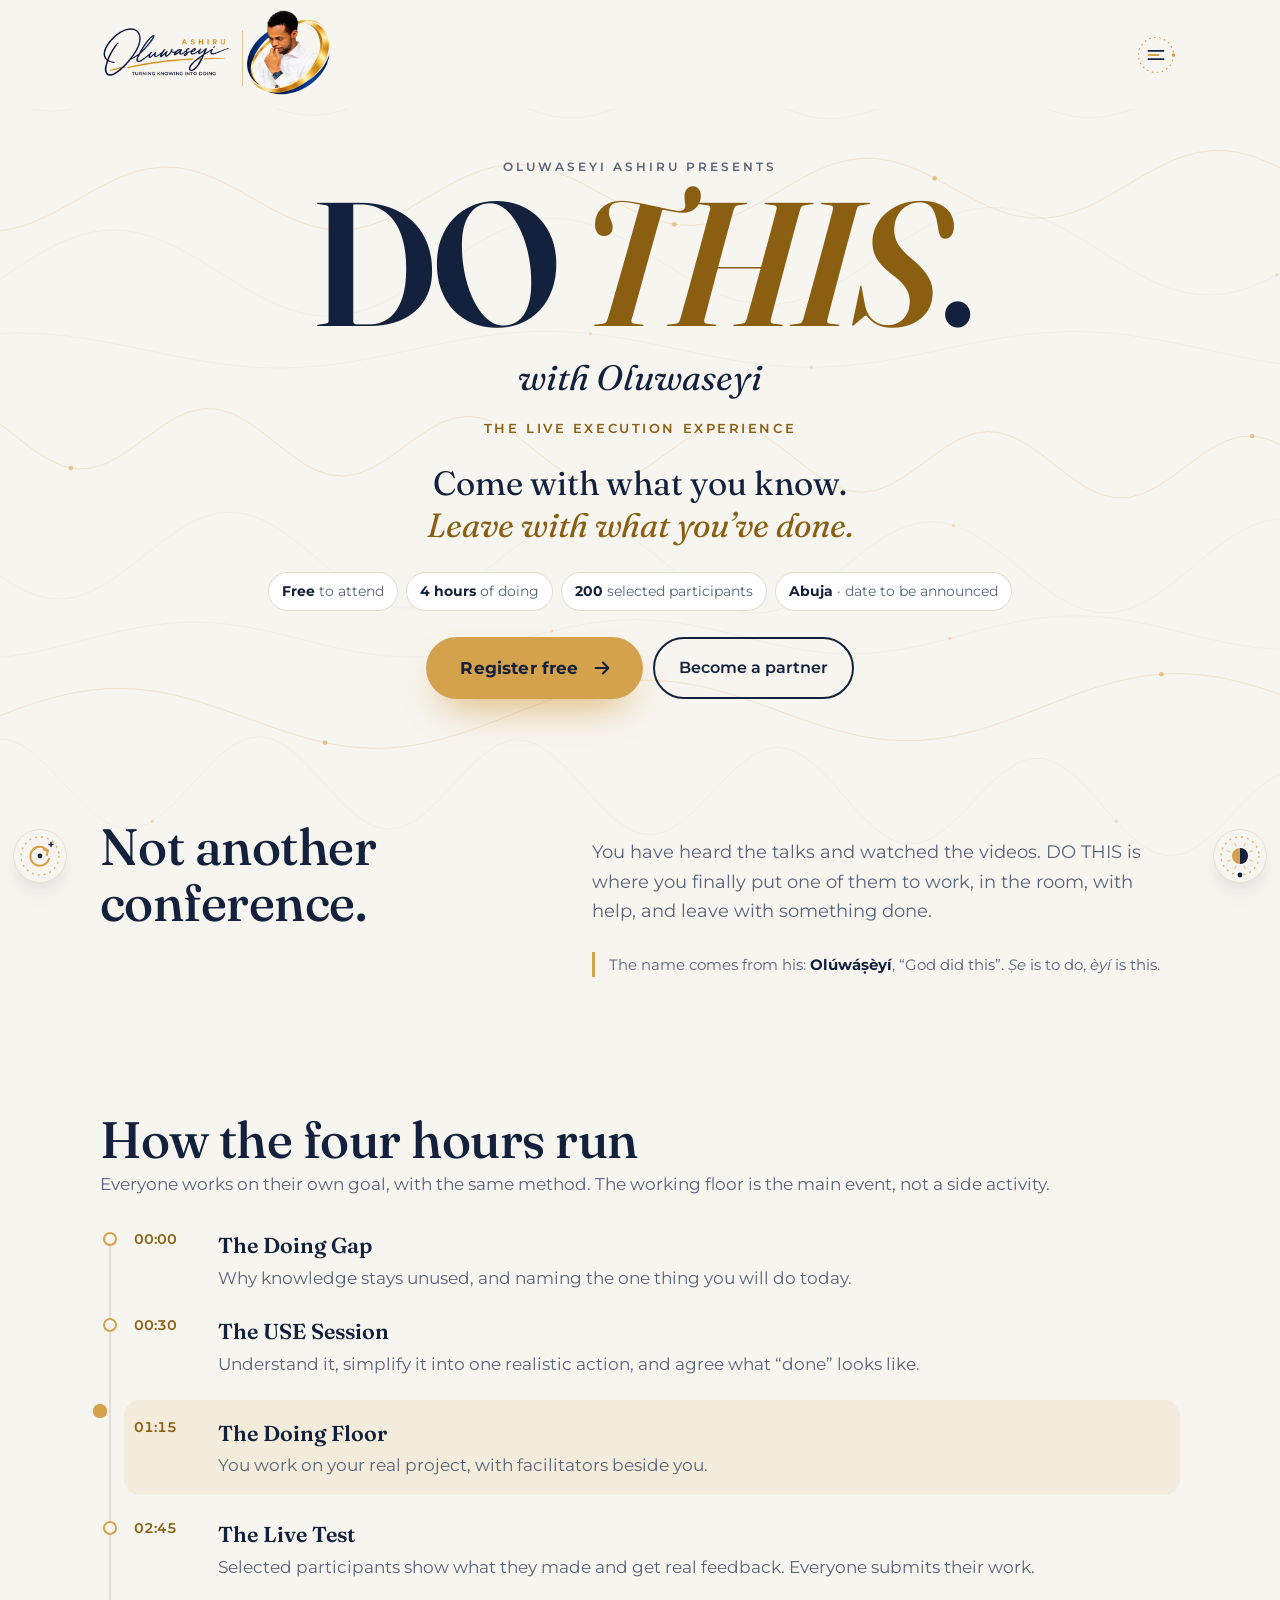
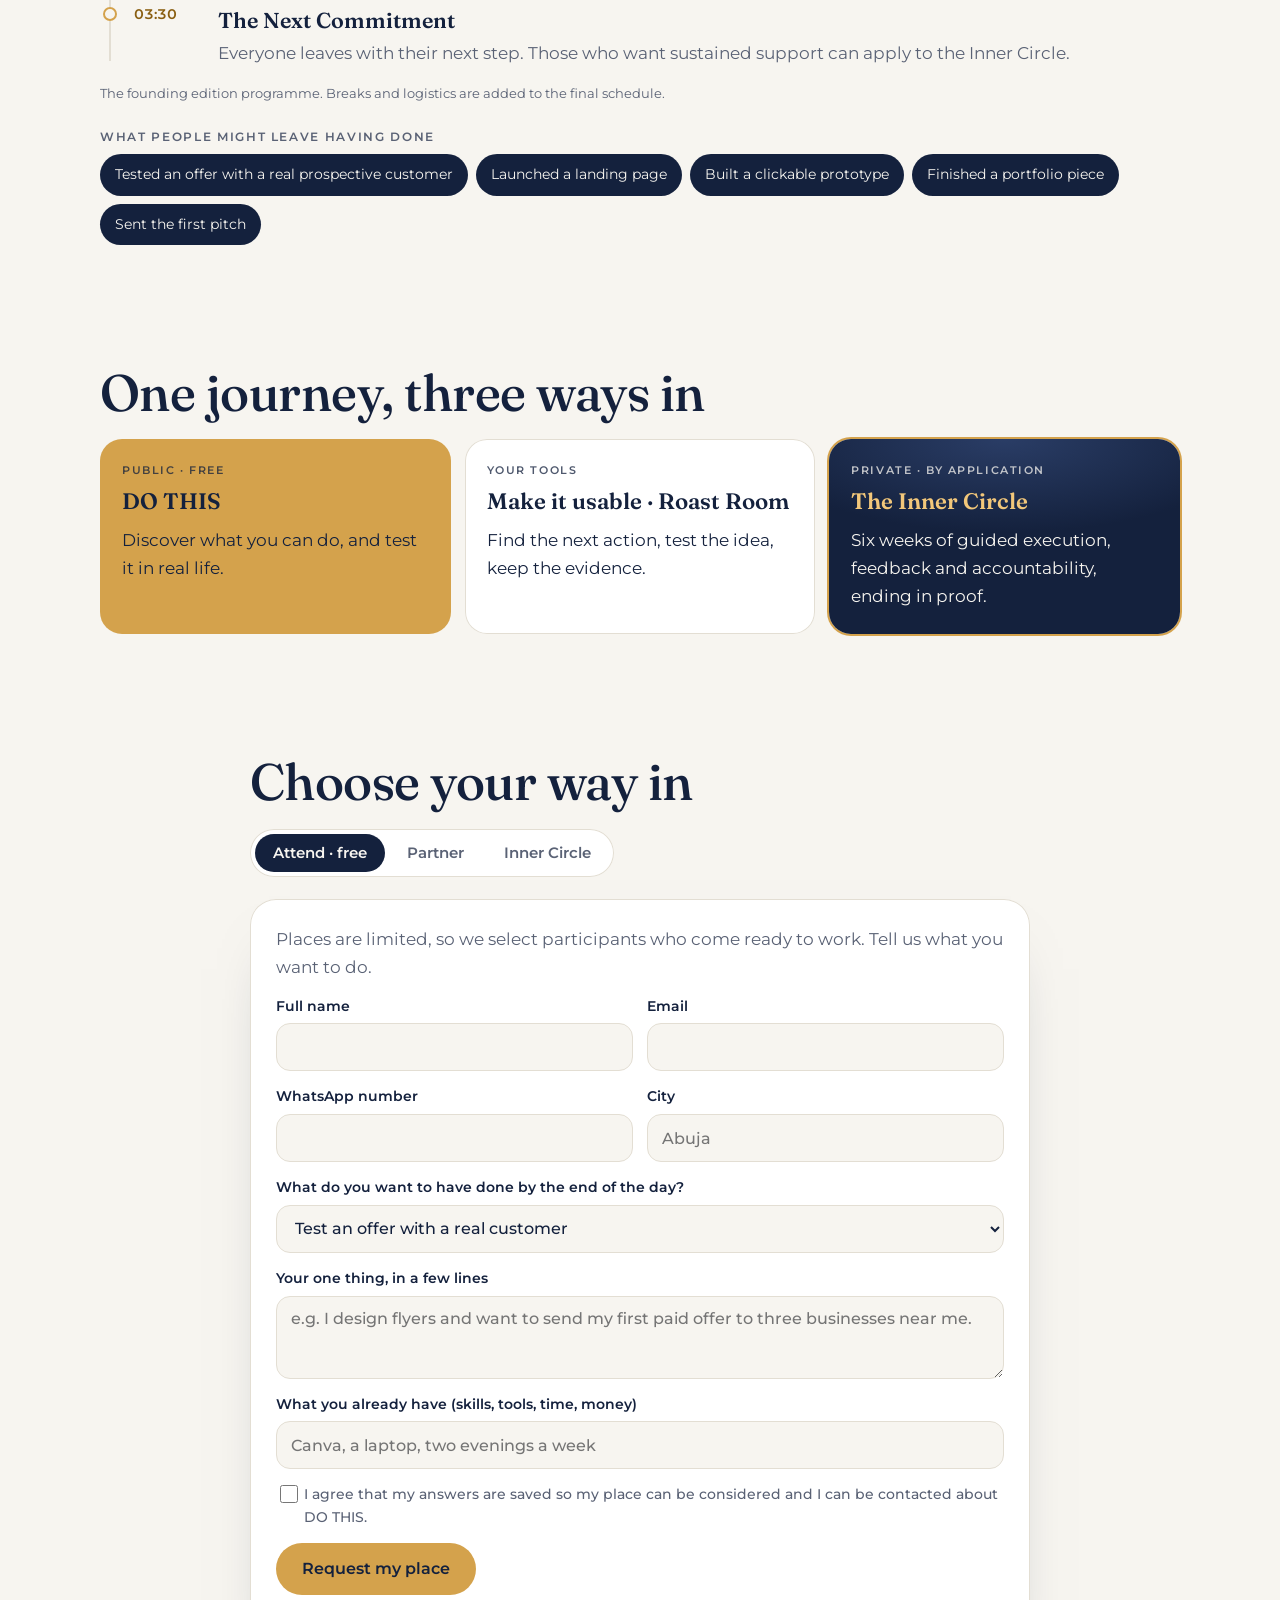
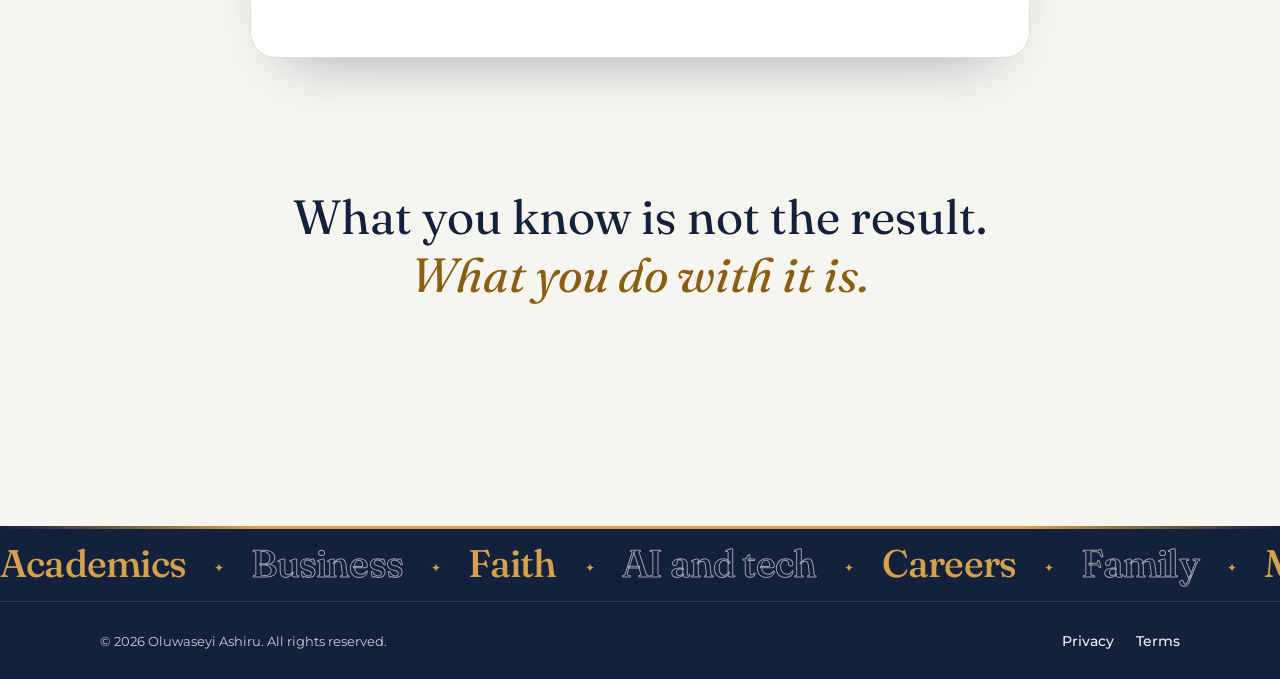
==== commit 602bd28a: "Rebrand line: Turning knowing into doing; Applied Learning Designer on About and page data New tagli" ====
--- a/dothis/index.html
+++ b/dothis/index.html
@@ -23,14 +23,14 @@
 <meta property="og:url" content="https://oluwaseyiashiru.com/dothis/">
 <meta property="og:title" content="DO THIS with Oluwaseyi — Live Execution Experience">
 <meta property="og:description" content="DO THIS with Oluwaseyi: the Live Execution Experience. Come with what you know. Leave with what you’ve done. Free, sponsor-powered.">
-<meta property="og:image" content="https://oluwaseyiashiru.com/assets/img/og-image.jpg">
+<meta property="og:image" content="https://oluwaseyiashiru.com/assets/img/og-image.jpg?v=20261128a">
 <meta property="og:image:width" content="1200">
 <meta property="og:image:height" content="630">
-<meta property="og:image:alt" content="Oluwaseyi Ashiru — Making Knowledge Usable">
+<meta property="og:image:alt" content="Oluwaseyi Ashiru — Turning Knowing into Doing">
 <meta name="twitter:card" content="summary_large_image">
 <meta name="twitter:title" content="DO THIS with Oluwaseyi — Live Execution Experience">
 <meta name="twitter:description" content="DO THIS with Oluwaseyi: the Live Execution Experience. Come with what you know. Leave with what you’ve done. Free, sponsor-powered.">
-<meta name="twitter:image" content="https://oluwaseyiashiru.com/assets/img/og-image.jpg">
+<meta name="twitter:image" content="https://oluwaseyiashiru.com/assets/img/og-image.jpg?v=20261128a">
 <meta name="theme-color" content="#14213D">
 <meta name="apple-mobile-web-app-capable" content="yes">
 <meta name="mobile-web-app-capable" content="yes">
@@ -56,7 +56,7 @@
 
 <header class="top">
   <div class="wrap top-row">
-    <a class="home-link" href="/" aria-label="Oluwaseyi Ashiru, home"><img class="logo-day" src="/assets/img/logo-photo-full.webp" width="720" height="280" alt="Oluwaseyi Ashiru — Making Knowledge Usable"><img class="logo-night" src="/assets/img/logo-night-full.webp?v=2" width="720" height="253" alt="Oluwaseyi Ashiru — Making Knowledge Usable"></a>
+    <a class="home-link" href="/" aria-label="Oluwaseyi Ashiru, home"><img class="logo-day" src="/assets/img/logo-photo-full.webp?v=20261128a" width="720" height="280" alt="Oluwaseyi Ashiru — Turning Knowing into Doing"><img class="logo-night" src="/assets/img/logo-night-full.webp?v=20261128a" width="720" height="253" alt="Oluwaseyi Ashiru — Turning Knowing into Doing"></a>
     <div class="top-right">
     <button class="nav-orb" type="button" aria-expanded="false" aria-controls="site-nav" aria-label="Open navigation"><svg viewBox="0 0 48 48" aria-hidden="true"><circle class="o-ring" cx="24" cy="24" r="21"/><circle class="o-moon" cx="45" cy="24" r="2.2"/><path class="o-l1" d="M15 19h18"/><path class="o-l2" d="M15 24h12"/><path class="o-l3" d="M15 29h18"/></svg></button>
     <nav aria-label="Main" id="site-nav" class="nav-sheet">
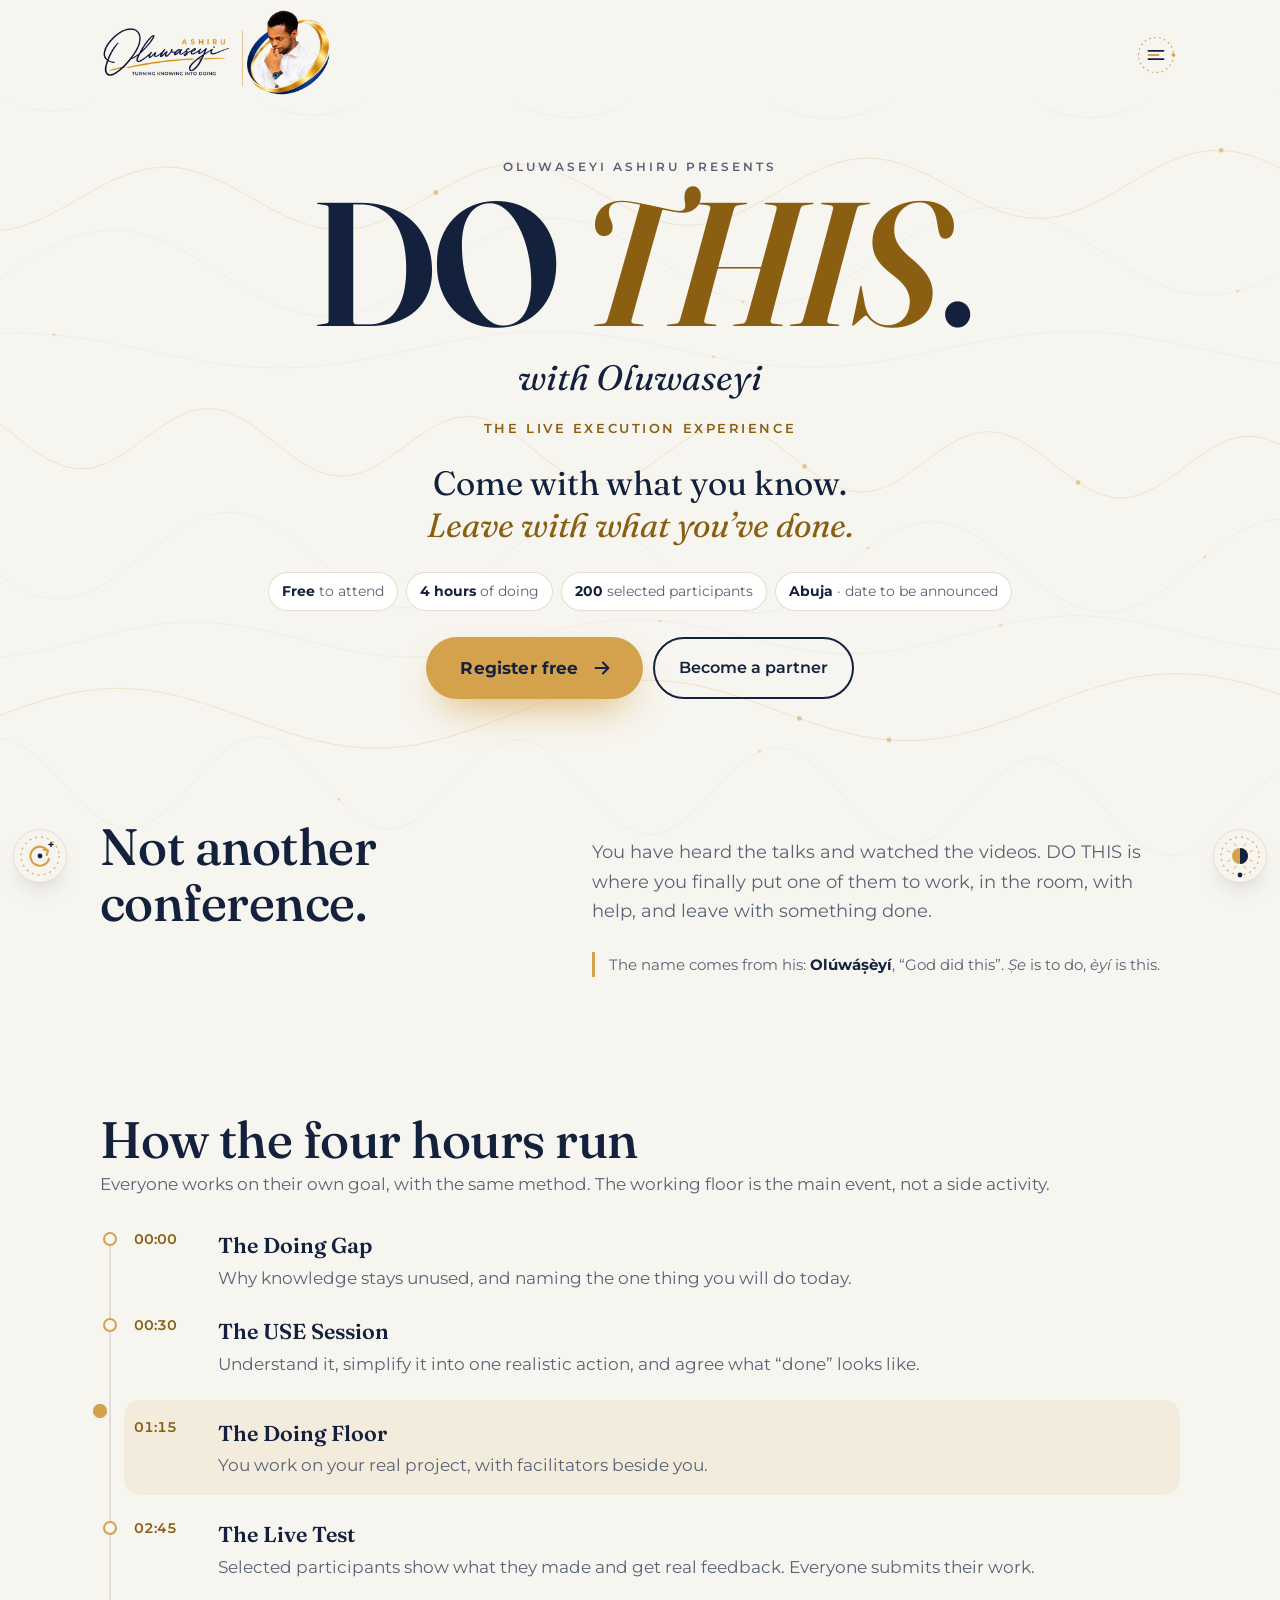
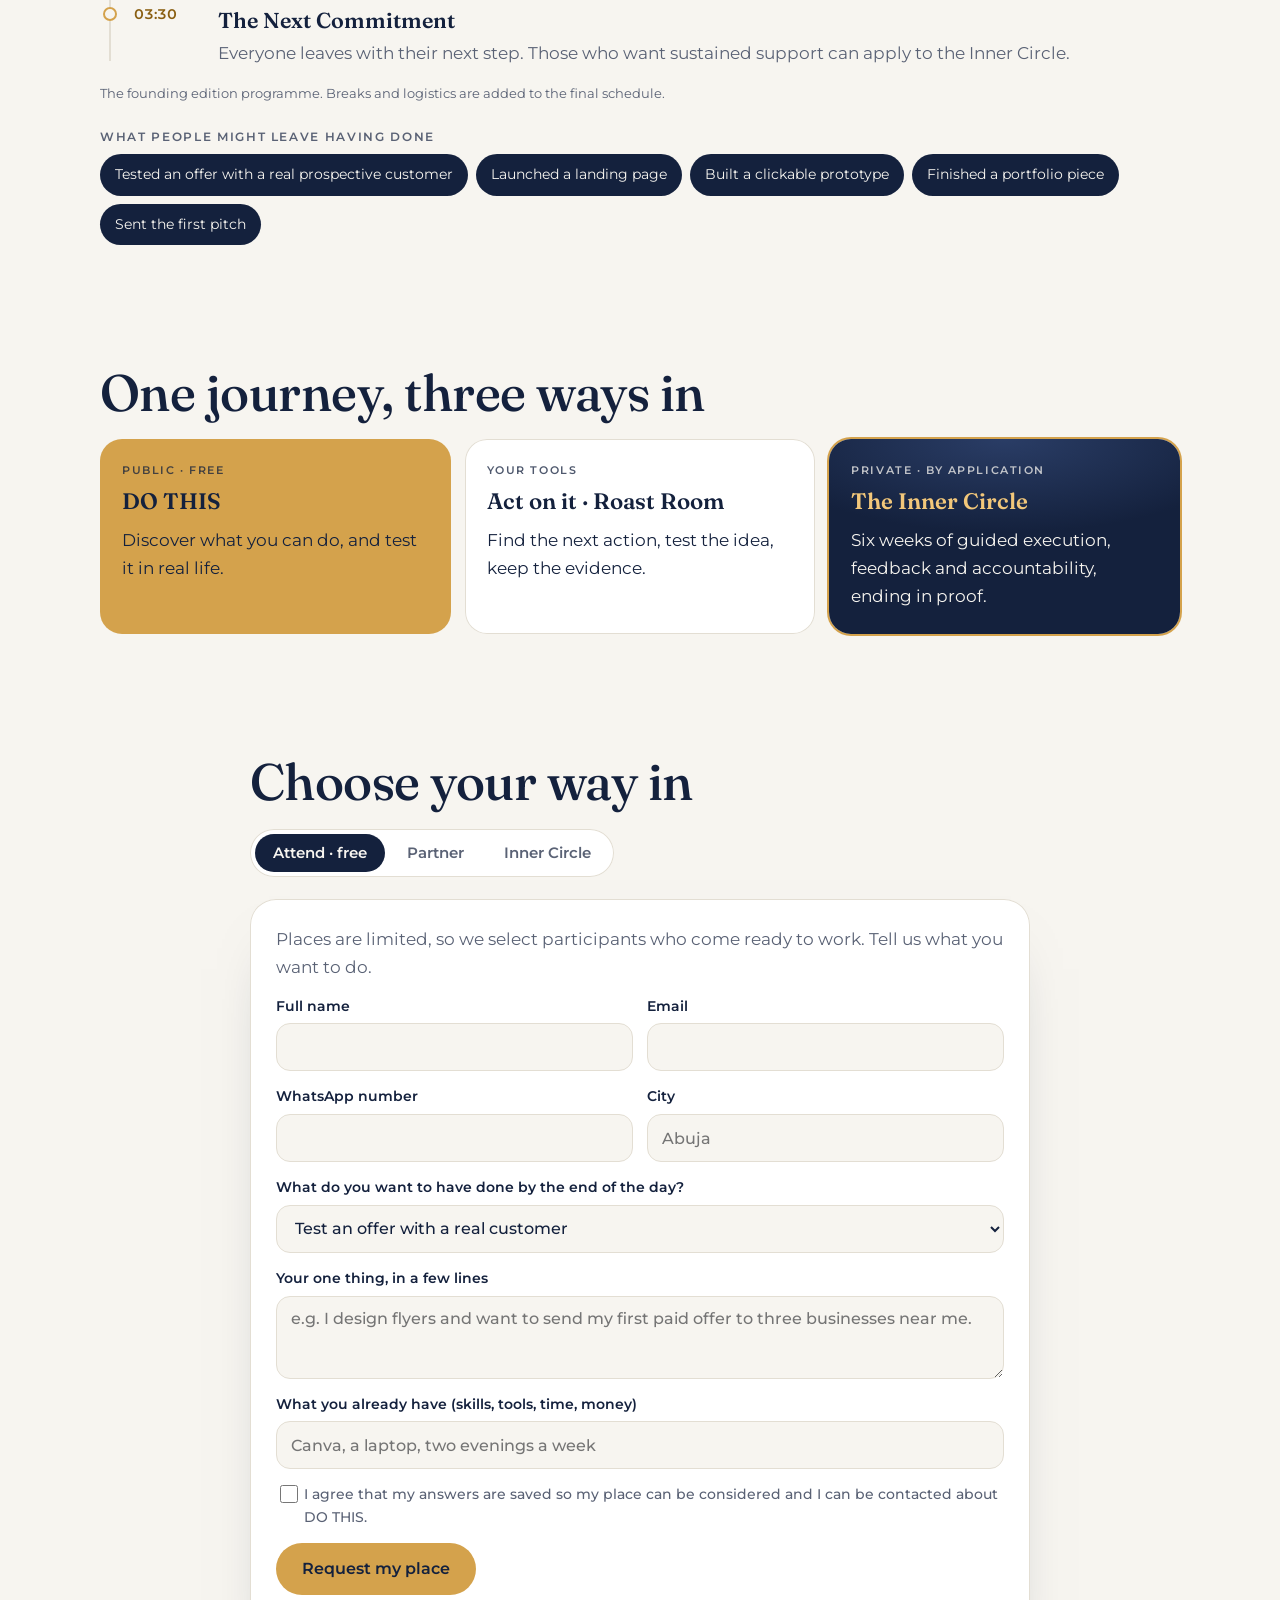
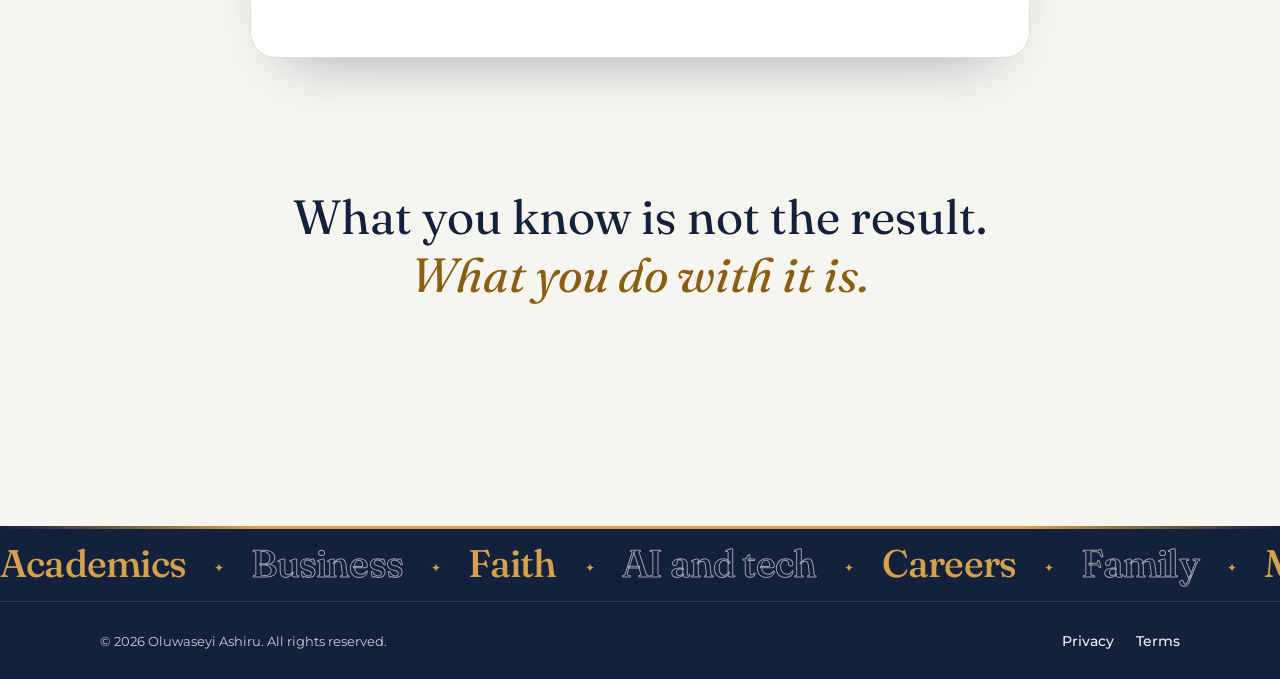
==== commit 0cba6168: "Retire 'Make it usable' wording, add approved covers, redesign README Co-Authored-By: Claude Opus 5." ====
--- a/dothis/index.html
+++ b/dothis/index.html
@@ -62,7 +62,7 @@
     <nav aria-label="Main" id="site-nav" class="nav-sheet">
       <ol class="ns-list">
         <li><a href="/"><span class="ns-n">01</span><span class="ns-t">Home</span><span class="ns-d">Where the knowledge runs</span></a></li>
-        <li class="ns-g"><button type="button" class="ns-gb" aria-expanded="false"><span class="ns-n">02</span><span class="ns-t">Make it usable</span><span class="ns-d">Your free first step, and the next level</span><span class="ns-chev" aria-hidden="true"></span></button>
+        <li class="ns-g"><button type="button" class="ns-gb" aria-expanded="false"><span class="ns-n">02</span><span class="ns-t">Act on it</span><span class="ns-d">Your free first step, and the next level</span><span class="ns-chev" aria-hidden="true"></span></button>
           <ul class="ns-sub"><li><a href="/start.html"><span class="ns-st">Start</span><span class="ns-sd">Find your one thing, free</span></a></li><li><a href="/commit.html"><span class="ns-st">Next level</span><span class="ns-sd">The $1 commitment, Deeper Systems, Inner Circle</span></a></li></ul></li>
         <li><a href="/roast.html"><span class="ns-n">03</span><span class="ns-t">Roast Room</span><span class="ns-d">Get your business idea roasted</span></a></li>
         <li><a href="/dothis/" aria-current="page"><span class="ns-n">04</span><span class="ns-t">DO THIS</span><span class="ns-d">The live execution experience · free</span></a></li>
@@ -124,7 +124,7 @@
       <h2 id="path-title">One journey, three ways in</h2>
       <ol class="dt-journey">
         <li><p class="dt-j-k">Public · free</p><b>DO THIS</b><span>Discover what you can do, and test it in real life.</span></li>
-        <li><p class="dt-j-k">Your tools</p><b>Make it usable · Roast Room</b><span>Find the next action, test the idea, keep the evidence.</span></li>
+        <li><p class="dt-j-k">Your tools</p><b>Act on it · Roast Room</b><span>Find the next action, test the idea, keep the evidence.</span></li>
         <li><p class="dt-j-k">Private · by application</p><b>The Inner Circle</b><span>Six weeks of guided execution, feedback and accountability, ending in proof.</span></li>
       </ol>
     </div>
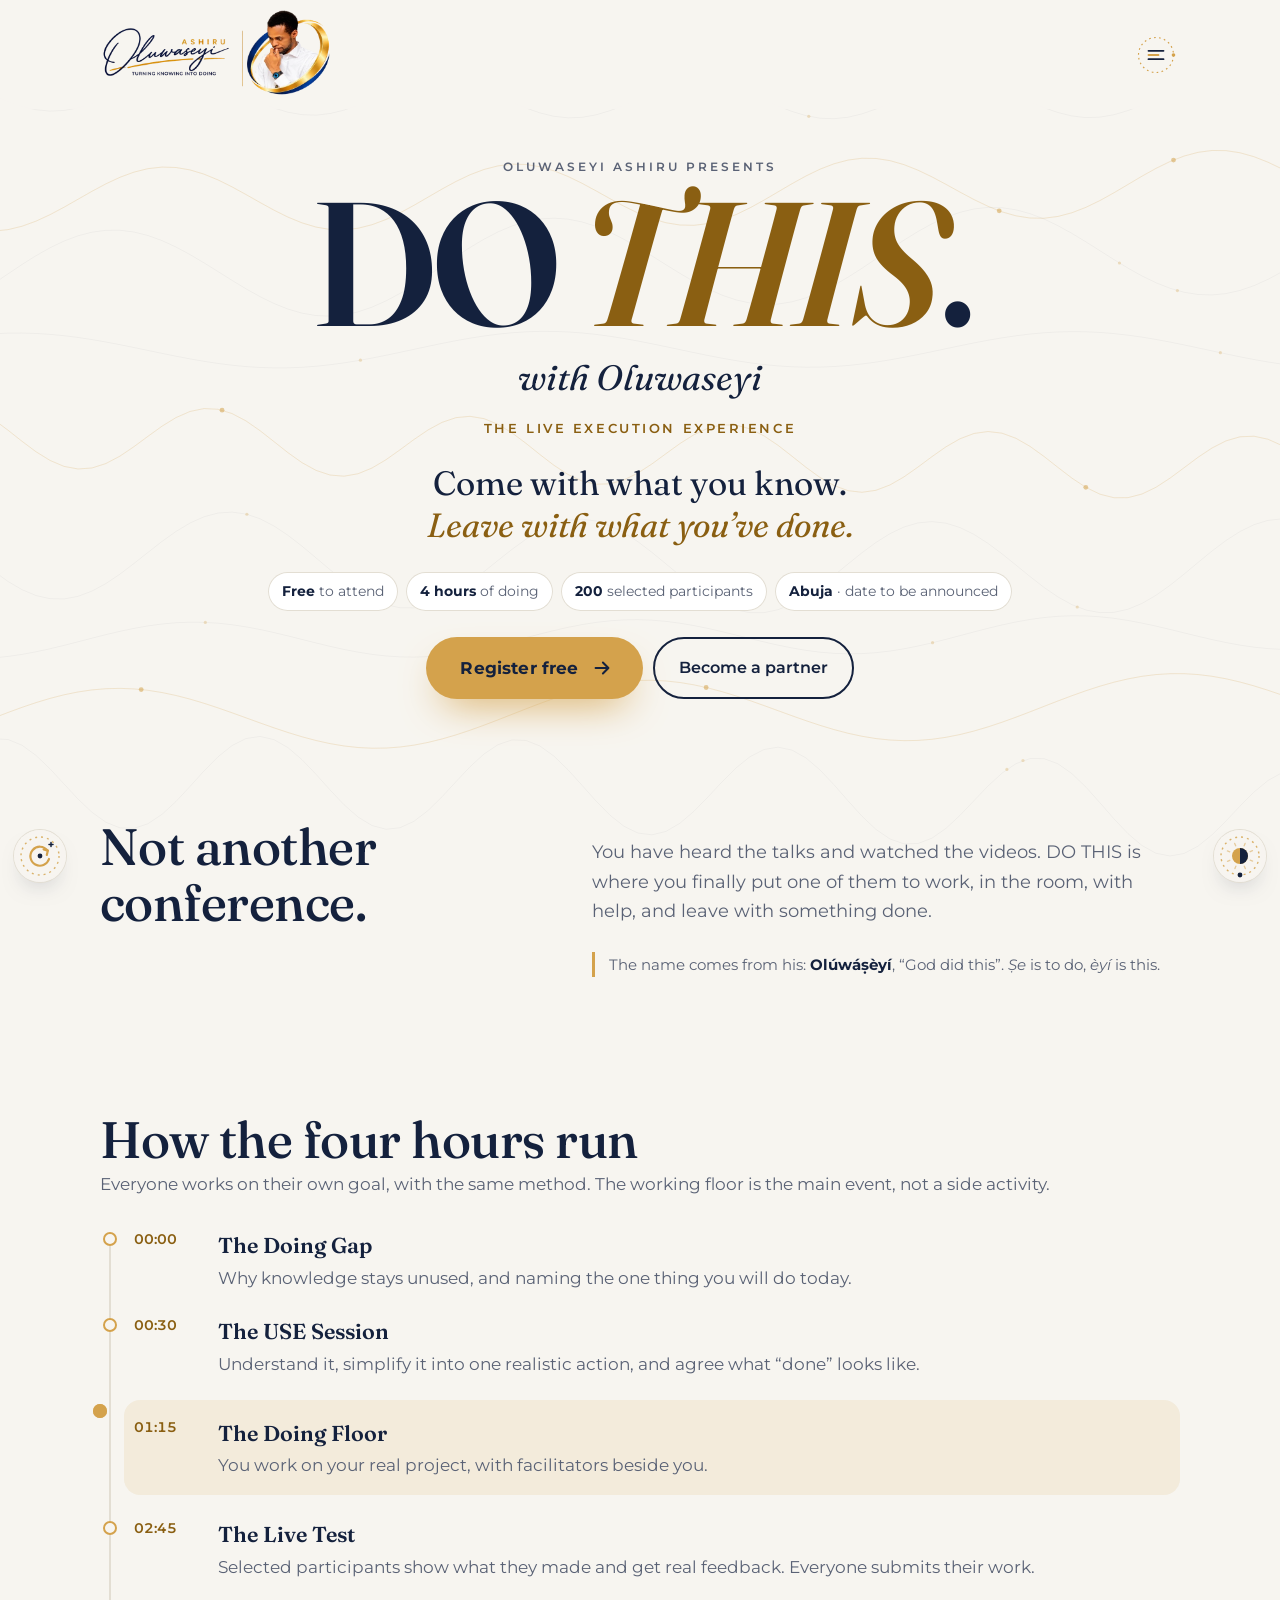
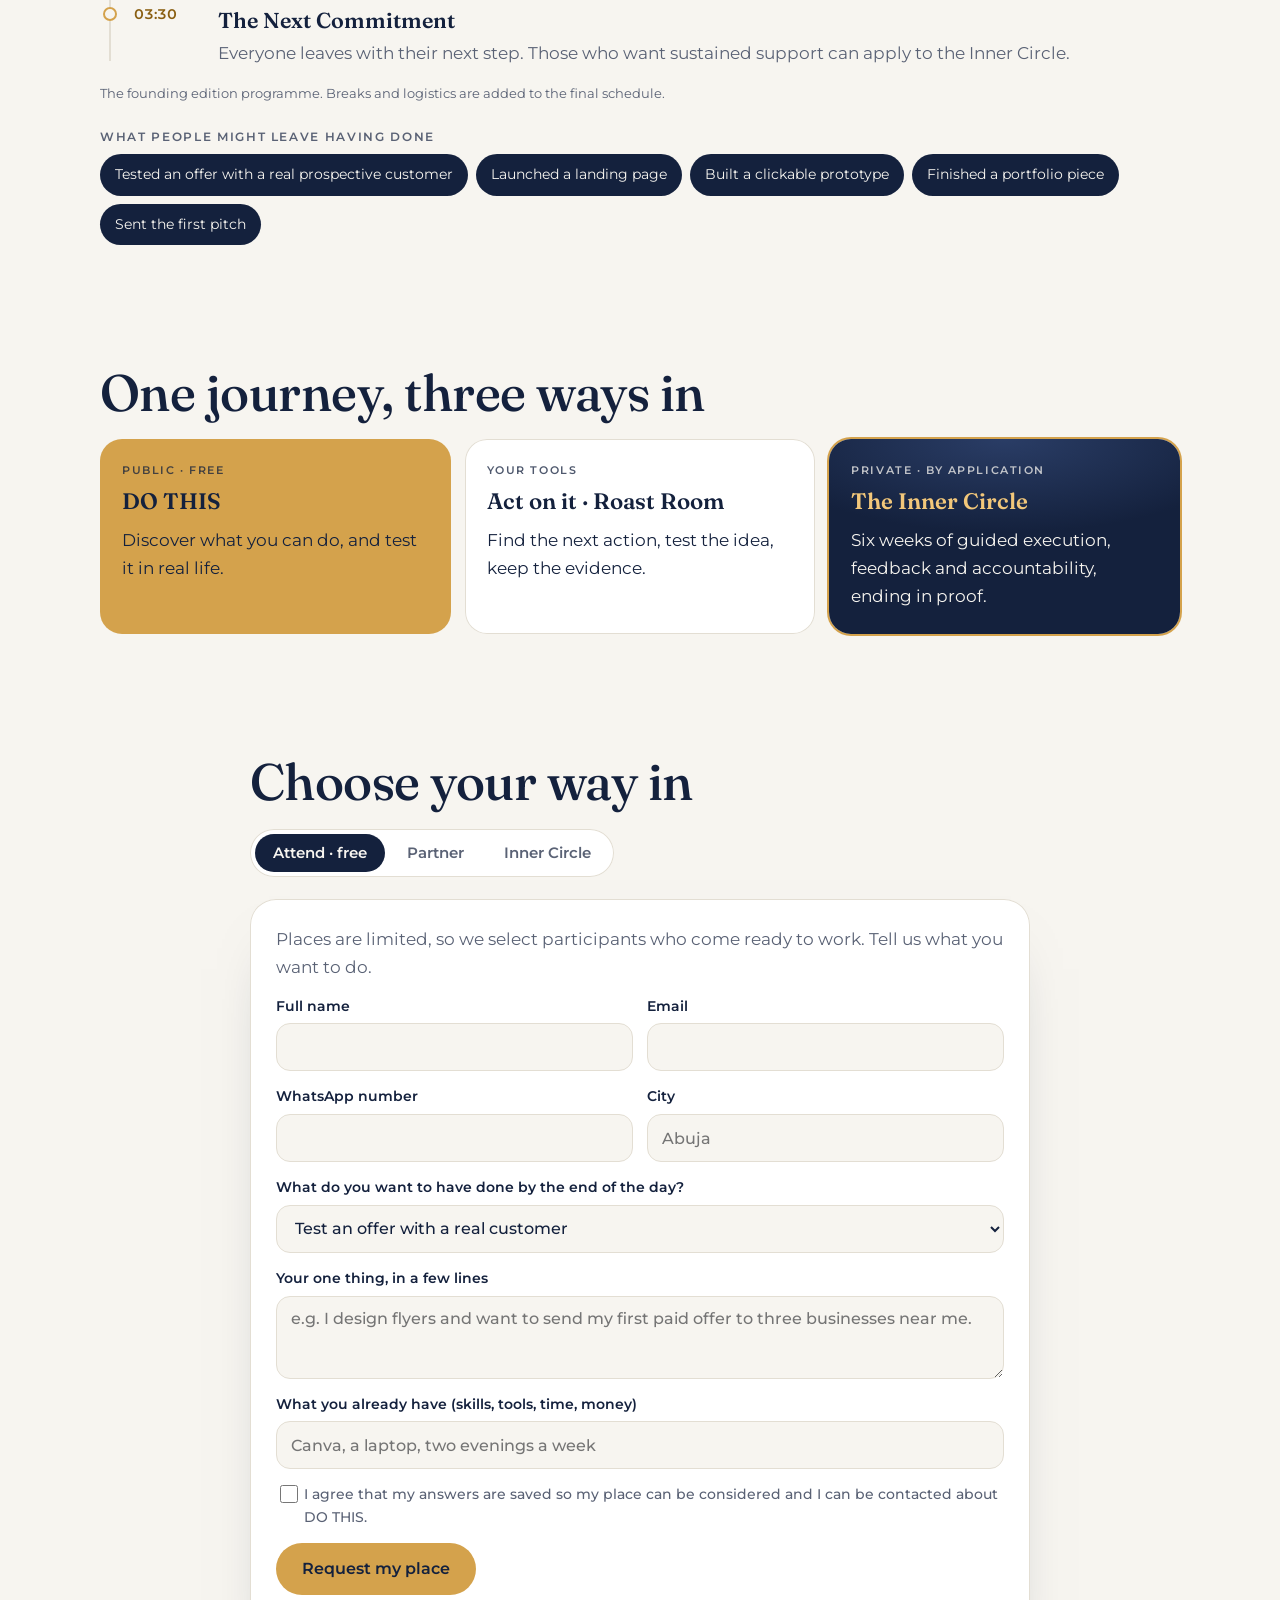
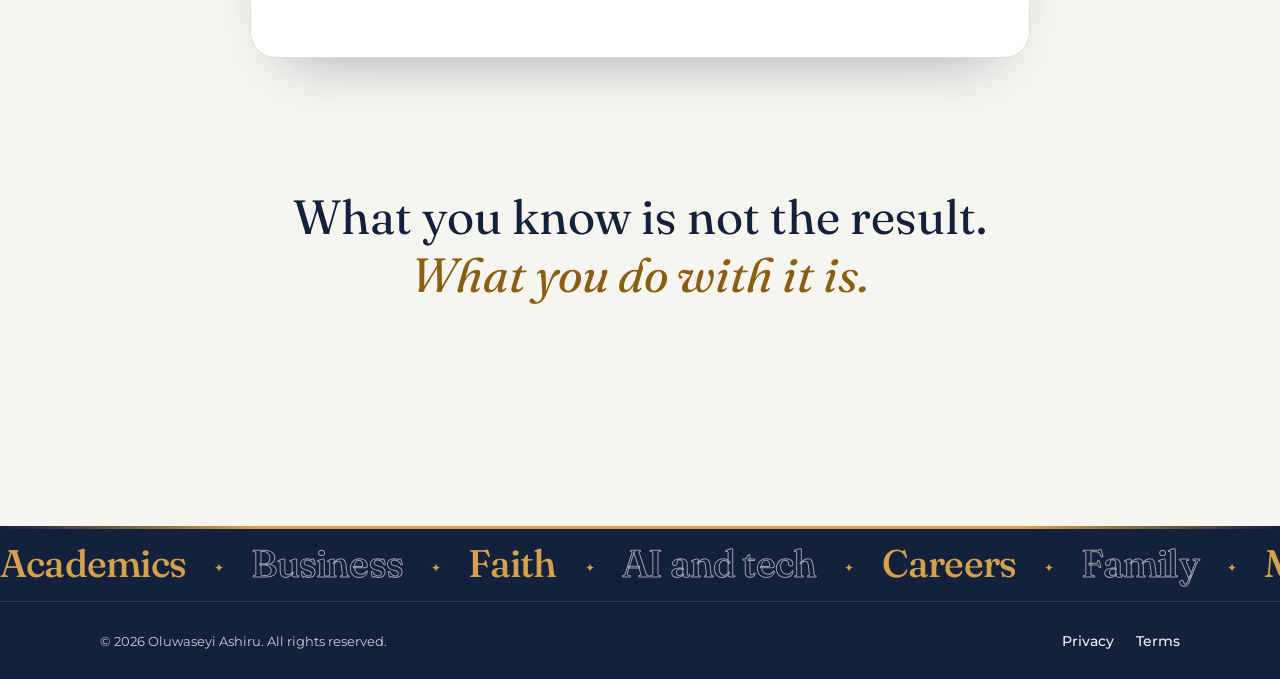
==== commit 3802c0dd: "Point the site at the USE Pack engine on the new Google account Co-Authored-By: Claude Opus 5.5 <nor" ====
--- a/dothis/index.html
+++ b/dothis/index.html
@@ -199,7 +199,7 @@
   </div>
 </footer>
 
-<script src="/assets/js/config.js?v=20261031a"></script>
+<script src="/assets/js/config.js?v=20261128b"></script>
 <script src="/assets/js/track.js?v=20261101b"></script>
 <script src="/assets/js/core.js?v=20261031a"></script>
 <script src="/assets/js/dothis.js?v=20261101a"></script>
